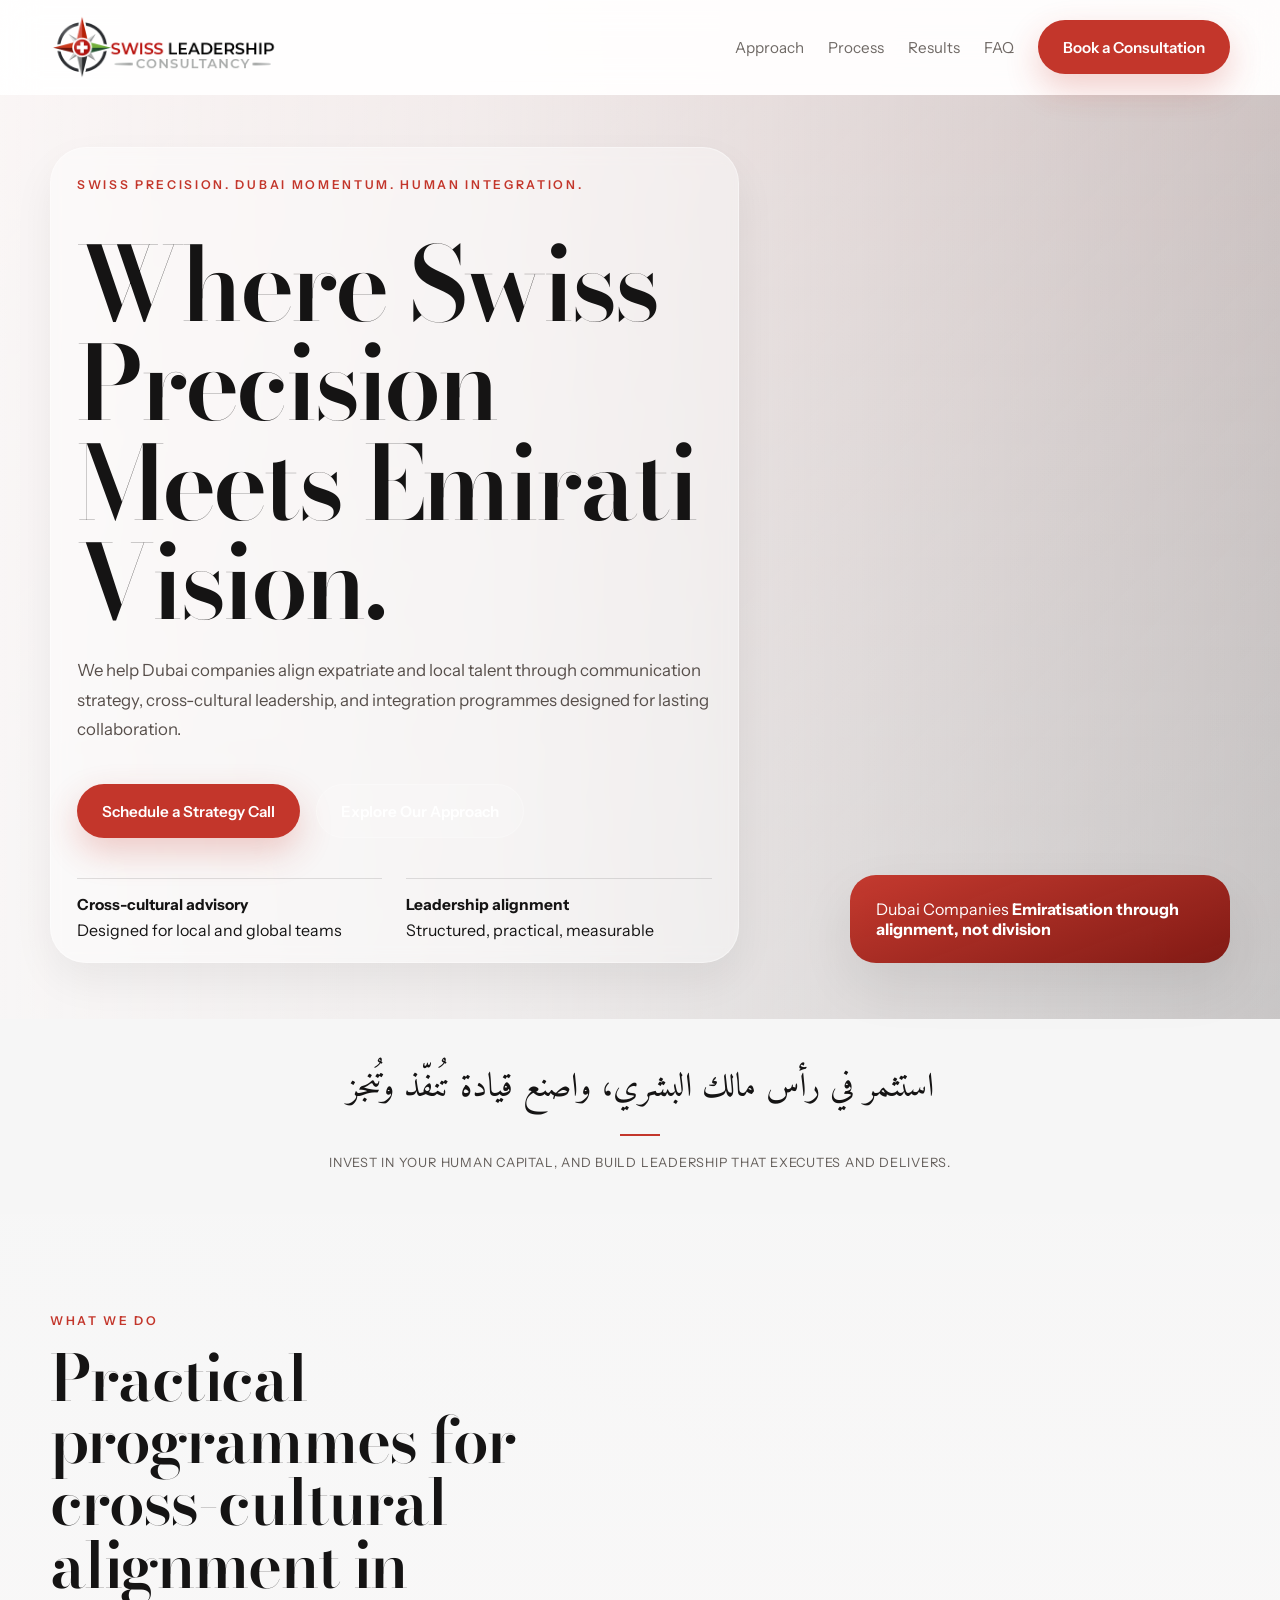
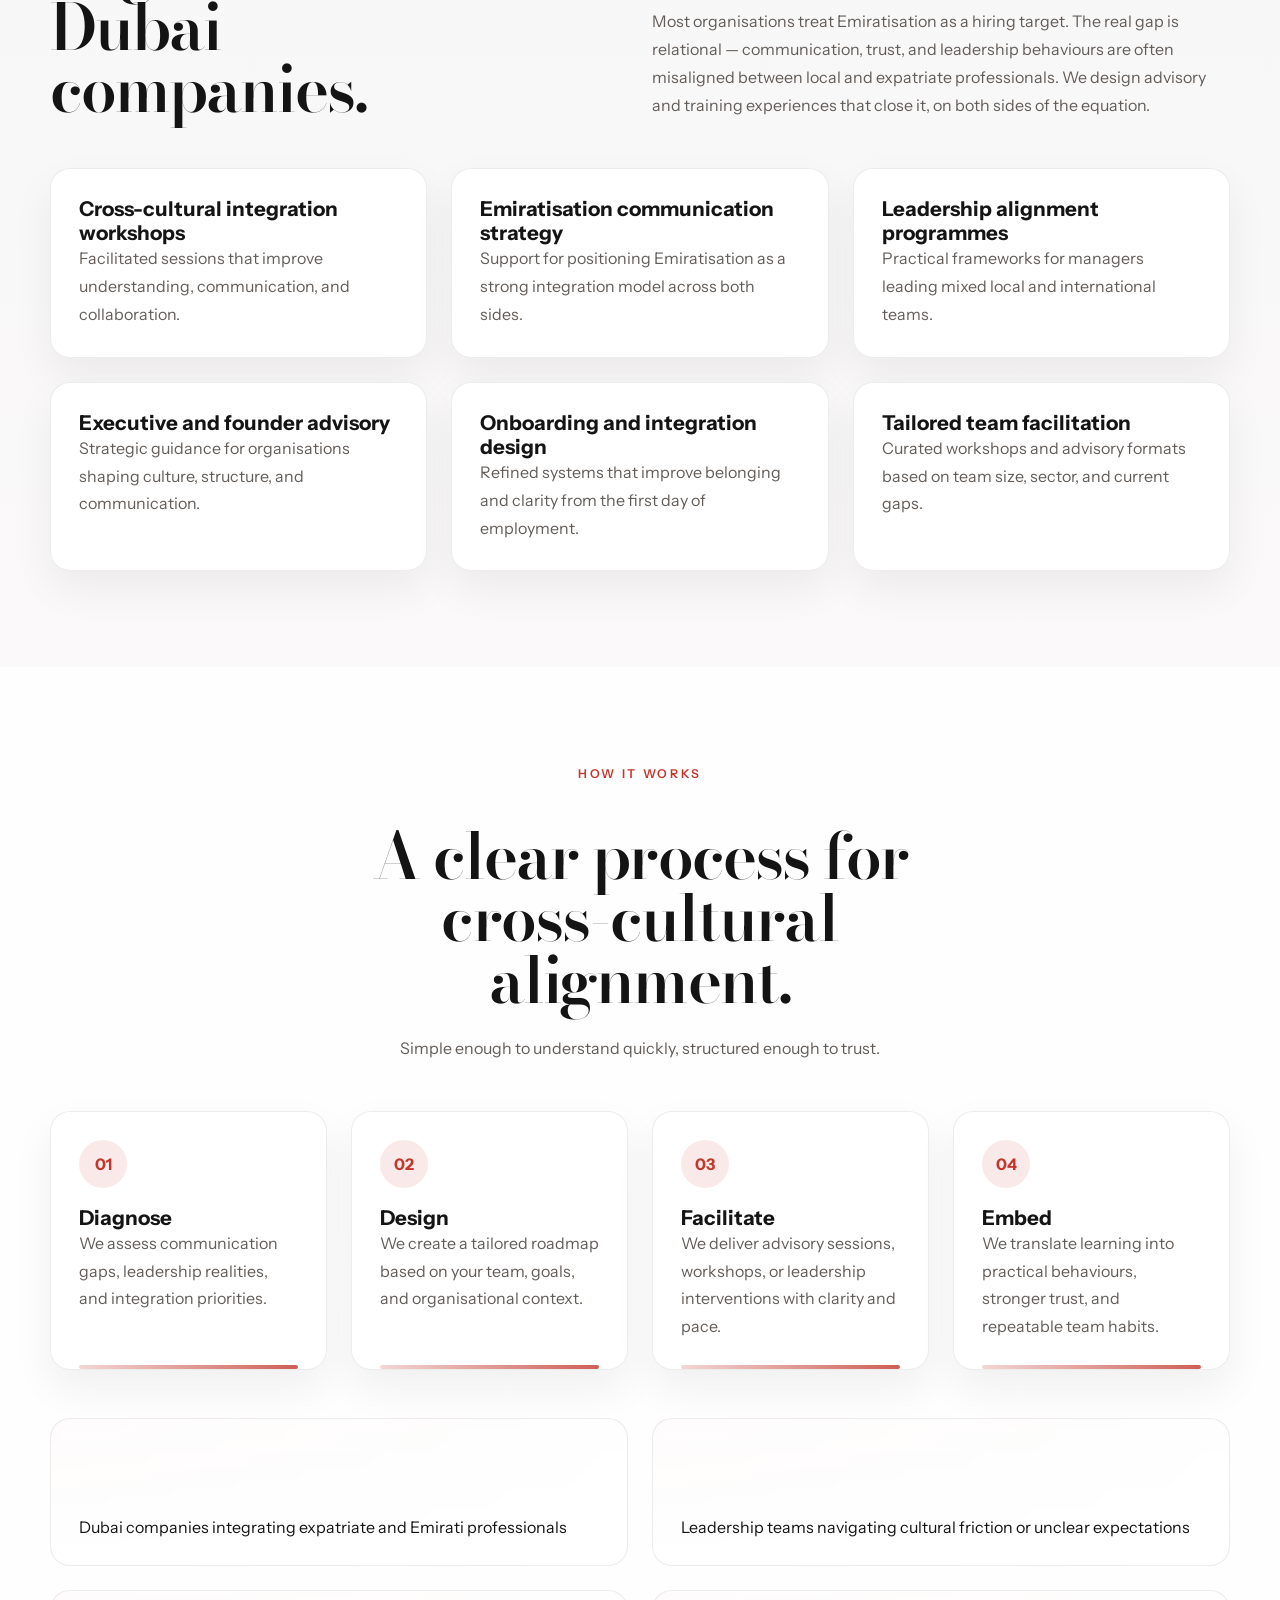
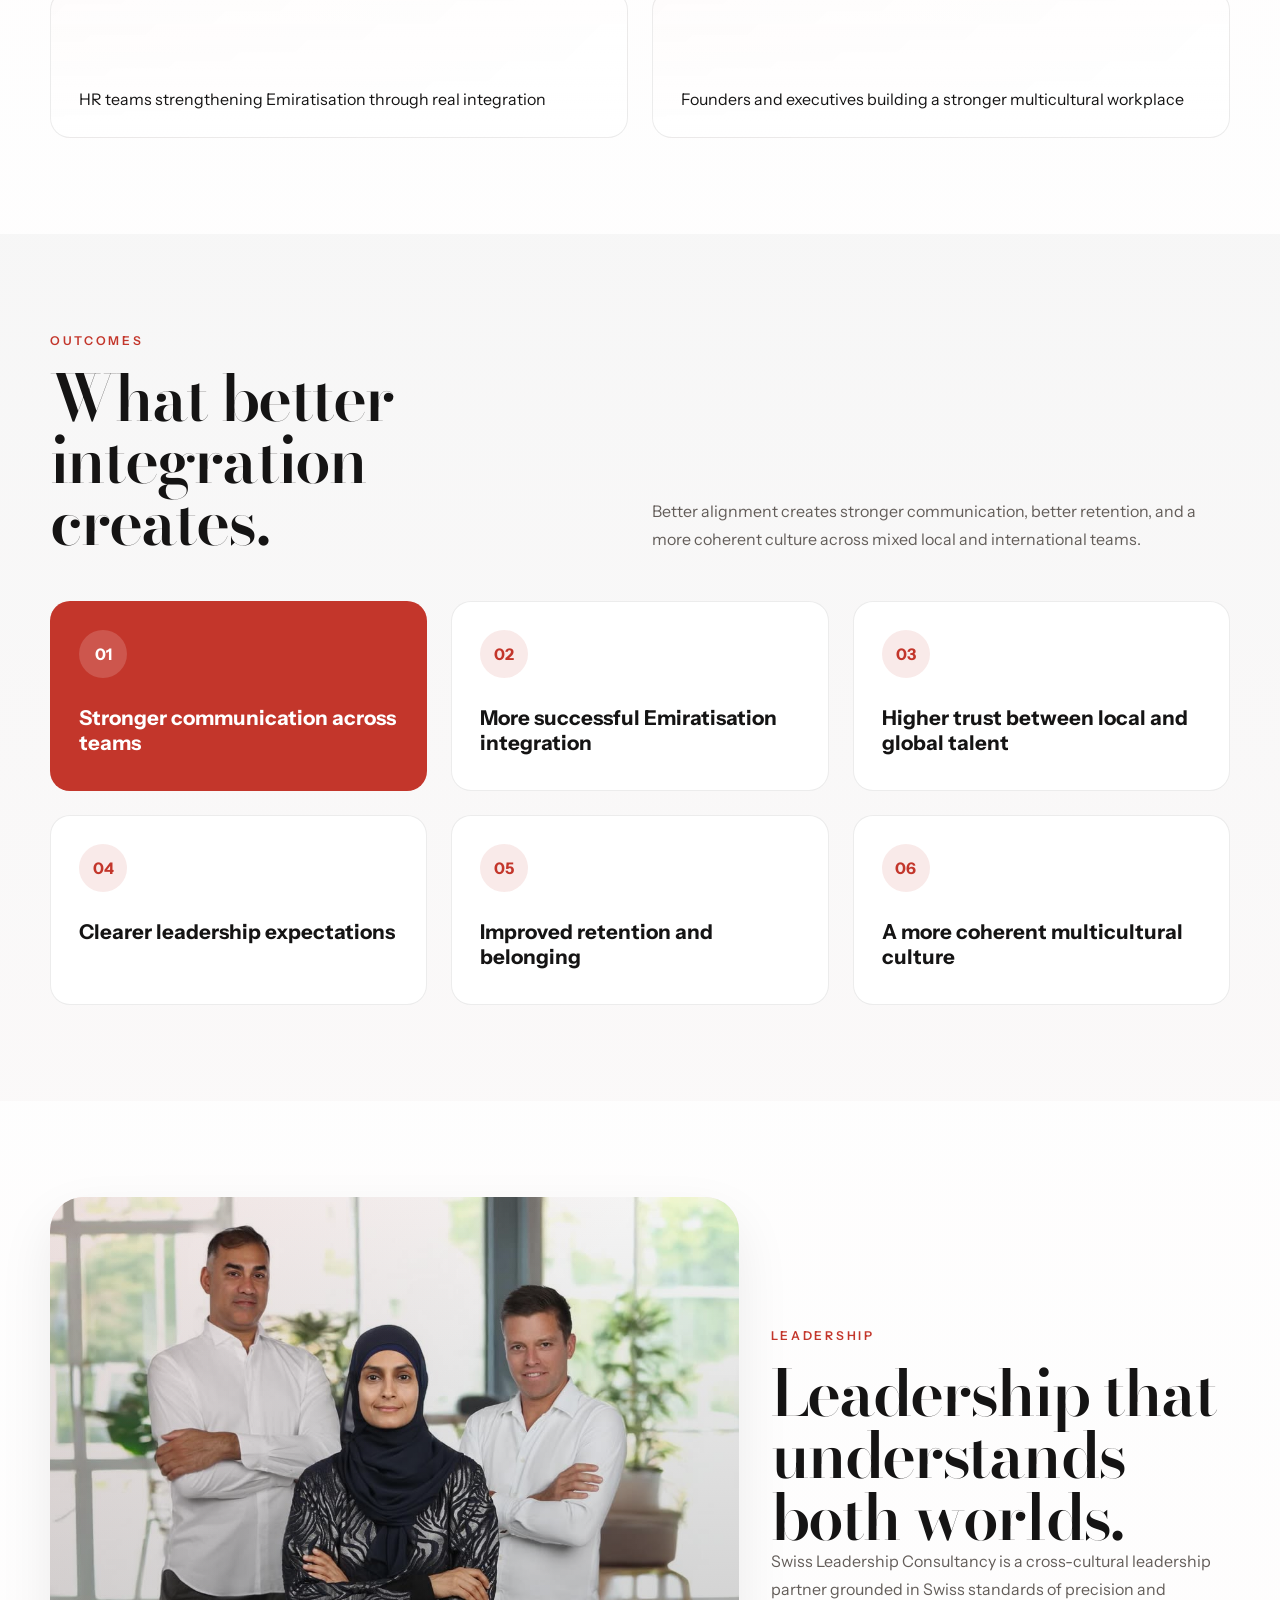
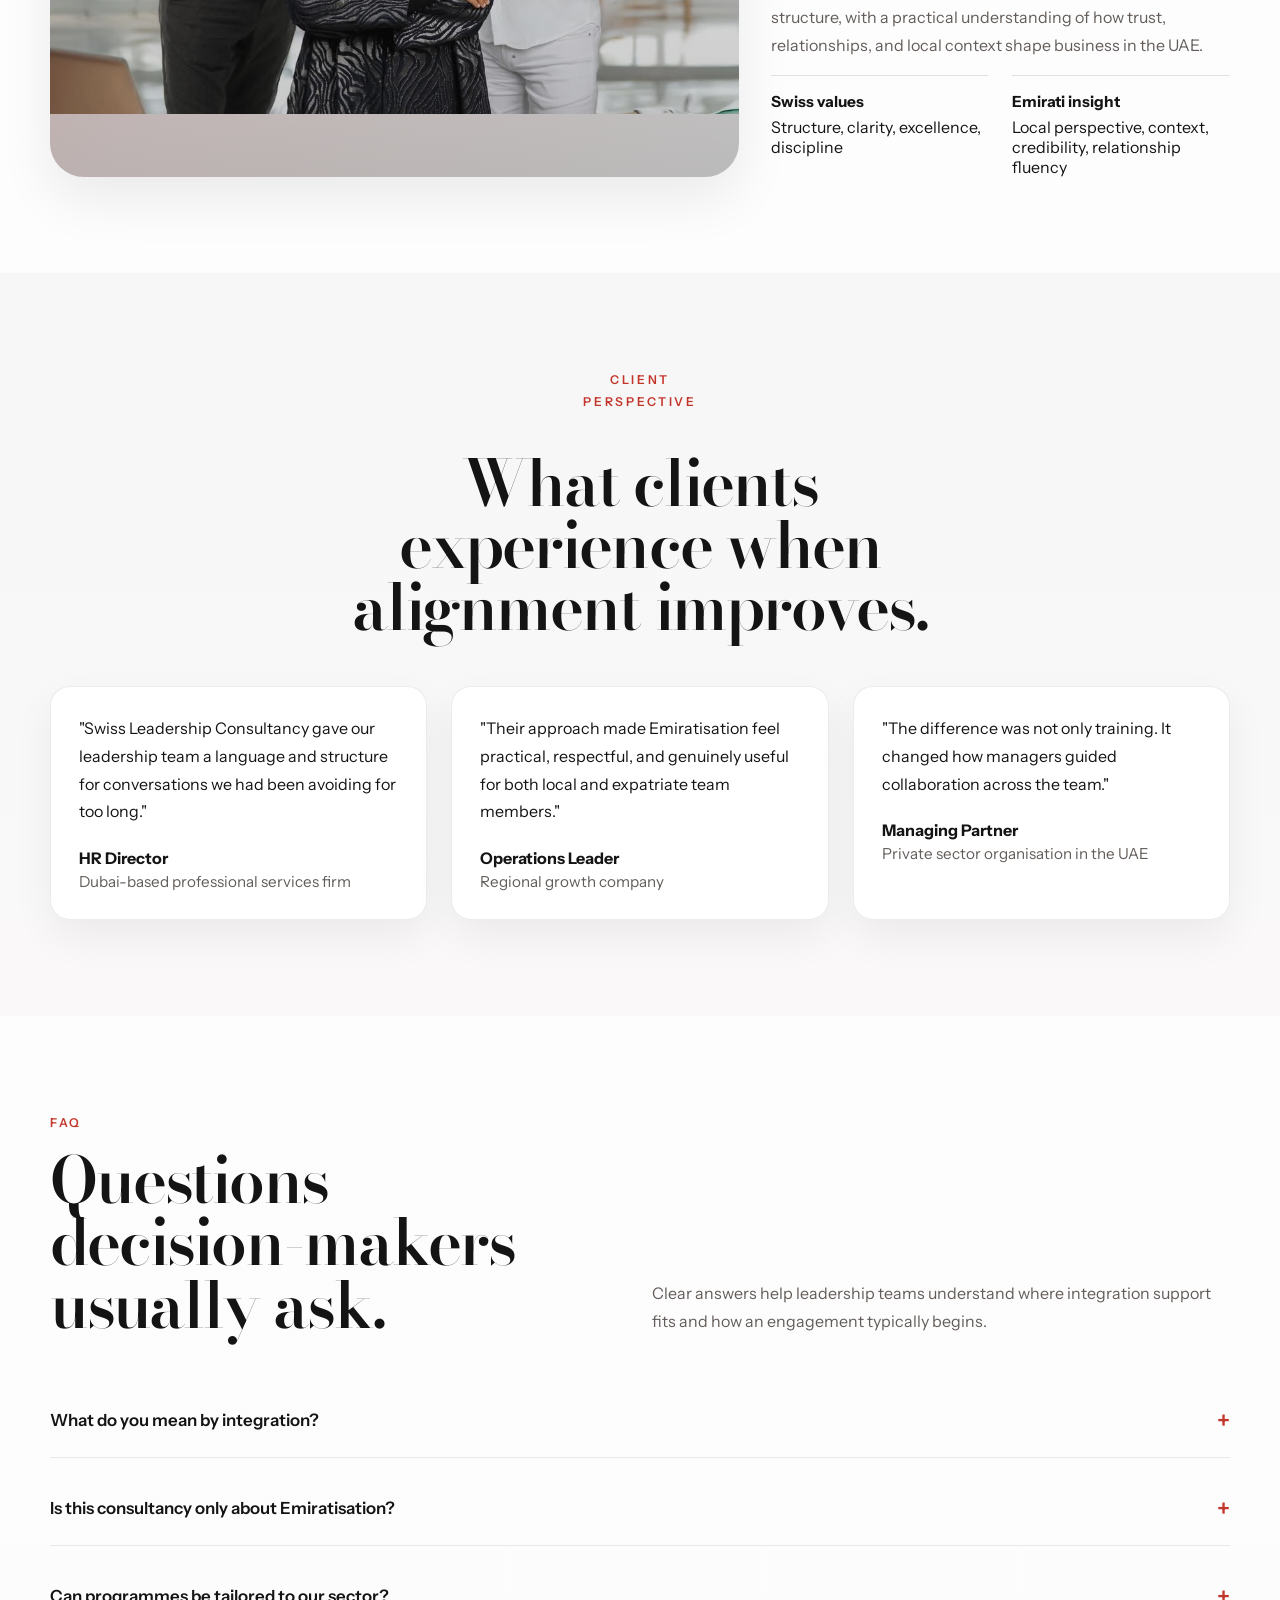
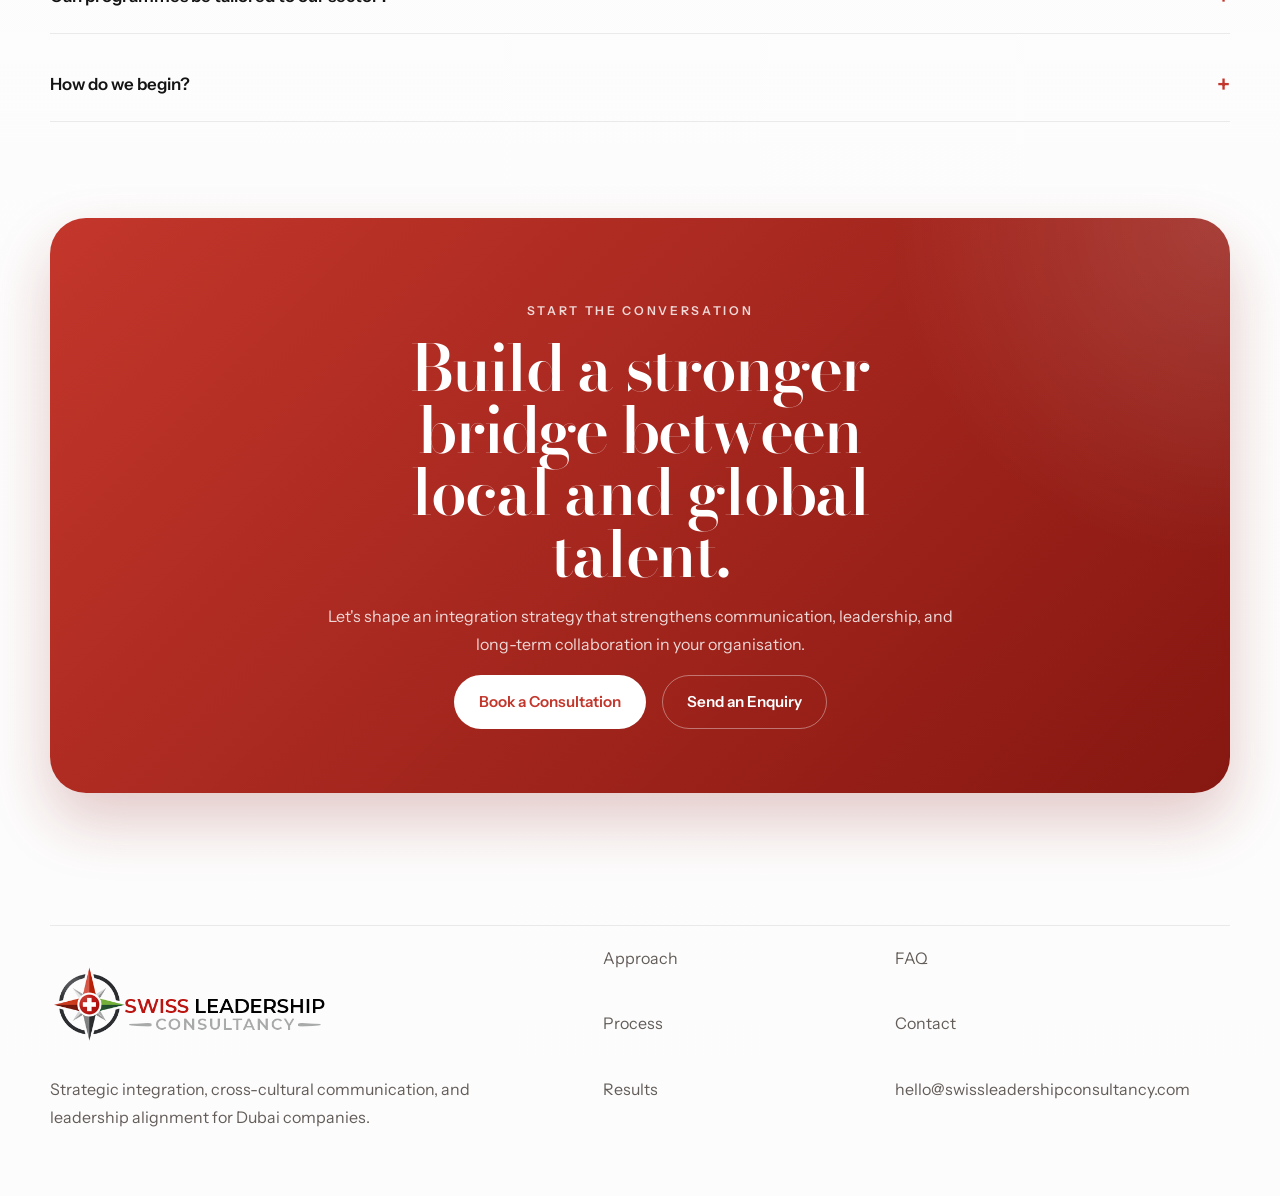
==== index_2.html @ b4f1a71f "Add v2 layout, FAQ fix, and project cleanup - index_2.html: shorter layout with Arabic quote section" ====
<!DOCTYPE html>
<html lang="en">

<head>
  <meta charset="UTF-8" />
  <meta name="viewport" content="width=device-width, initial-scale=1.0" />
  <title>Swiss Leadership Consultancy</title>
  <meta name="description"
    content="Swiss Leadership Consultancy helps Dubai companies strengthen integration between expatriate and Emirati talent through strategic communication, cultural alignment, and leadership advisory." />
  <link rel="preconnect" href="https://fonts.googleapis.com" />
  <link rel="preconnect" href="https://fonts.gstatic.com" crossorigin />
  <link
    href="https://fonts.googleapis.com/css2?family=Amiri:ital,wght@0,400;0,700;1,400&family=Bodoni+Moda:opsz,wght@6..96,500;6..96,600;6..96,700&family=Instrument+Sans:wght@400;500;600;700&display=swap"
    rel="stylesheet" />
  <link rel="stylesheet" href="styles.css" />
  <style>
    .arabic-quote-section {
      background: var(--color-surface);
      padding: 2.5rem 0;
      text-align: center;
    }

    .arabic-quote {
      font-family: 'Amiri', serif;
      font-size: clamp(1.35rem, 2.75vw, 2.1rem);
      color: var(--color-text);
      line-height: 1.75;
      margin: 0 0 1rem;
      font-weight: 400;
      border: none;
    }

    .arabic-quote__rule {
      width: 2.5rem;
      height: 2px;
      background: var(--color-primary);
      border: none;
      margin: 0 auto 1rem;
    }

    .arabic-quote__translation {
      font-family: 'Instrument Sans', sans-serif;
      font-size: 0.8rem;
      color: var(--color-muted);
      letter-spacing: 0.06em;
      text-transform: uppercase;
      margin: 0;
    }

    .audience-grid-inline {
      margin-top: 3rem;
    }
  </style>
</head>

<body>
  <div class="page-shell">
    <header class="site-header" data-header>
      <div class="container nav-shell">
        <a class="brand-mark" href="#top" aria-label="Swiss Leadership Consultancy home">
          <img class="brand-mark__logo" src="assets/logo.png" alt="Swiss Leadership Consultancy" width="511"
            height="200" />
        </a>

        <button class="nav-toggle" type="button" aria-expanded="false" aria-controls="site-nav"
          aria-label="Toggle navigation" data-nav-toggle>
          <span></span>
          <span></span>
        </button>

        <nav class="site-nav" id="site-nav" data-nav>
          <a href="#approach">Approach</a>
          <a href="#process">Process</a>
          <a href="#results">Results</a>
          <a href="#faq">FAQ</a>
          <a class="button button--primary nav-cta" href="#contact">Book a Consultation</a>
        </nav>
      </div>
    </header>

    <main id="top">

      <!-- 1. HERO -->
      <section class="hero section">
        <div class="hero-media">
          <div class="hero-media__video-shell">
            <video class="hero-media__video" autoplay muted loop playsinline>
              <source src="assets/hero-video.mp4" type="video/mp4" />
            </video>
          </div>
          <div class="hero-media__overlay"></div>
          <div class="hero-media__pattern"></div>
        </div>

        <div class="container hero-grid">
          <div class="hero-copy hero-copy--panel">
            <p class="eyebrow">Swiss precision. Dubai momentum. Human integration.</p>
            <h1>Where Swiss Precision Meets Emirati Vision.</h1>
            <p class="hero-copy__lead">
              We help Dubai companies align expatriate and local talent through
              communication strategy, cross-cultural leadership, and integration
              programmes designed for lasting collaboration.
            </p>
            <div class="hero-actions">
              <a class="button button--primary" href="#contact">Schedule a Strategy Call</a>
              <a class="button button--secondary" href="#approach">Explore Our Approach</a>
            </div>
            <div class="hero-trust">
              <div>
                <strong>Cross-cultural advisory</strong>
                <span>Designed for local and global teams</span>
              </div>
              <div>
                <strong>Leadership alignment</strong>
                <span>Structured, practical, measurable</span>
              </div>
            </div>
          </div>

          <div class="hero-visual" aria-label="Dubai companies alignment message">
            <div class="hero-visual__frame">
              <div class="hero-visual__card hero-visual__card--accent">
                <span>Dubai Companies</span>
                <strong>Emiratisation through alignment, not division</strong>
              </div>
            </div>
          </div>
        </div>
      </section>

      <!-- 2. ARABIC QUOTE -->
      <section class="arabic-quote-section">
        <div class="container">
          <blockquote class="arabic-quote" lang="ar" dir="rtl">
            استثمر في رأس مالك البشري، واصنع قيادة تُنفّذ وتُنجز
          </blockquote>
          <hr class="arabic-quote__rule" />
          <p class="arabic-quote__translation">
            Invest in your human capital, and build leadership that executes and delivers.
          </p>
        </div>
      </section>

      <!-- 3. APPROACH + SERVICES (condensed from original sections 3–6) -->
      <section class="section section--soft" id="approach">
        <div class="container split-intro">
          <div>
            <p class="eyebrow">What we do</p>
            <h2>Practical programmes for cross-cultural alignment in Dubai companies.</h2>
          </div>
          <p class="section-intro">
            Most organisations treat Emiratisation as a hiring target. The real gap is
            relational — communication, trust, and leadership behaviours are often misaligned
            between local and expatriate professionals. We design advisory and training
            experiences that close it, on both sides of the equation.
          </p>
        </div>

        <div class="container card-grid card-grid--three">
          <article class="service-card">
            <h3>Cross-cultural integration workshops</h3>
            <p>Facilitated sessions that improve understanding, communication, and collaboration.</p>
          </article>
          <article class="service-card">
            <h3>Emiratisation communication strategy</h3>
            <p>Support for positioning Emiratisation as a strong integration model across both sides.</p>
          </article>
          <article class="service-card">
            <h3>Leadership alignment programmes</h3>
            <p>Practical frameworks for managers leading mixed local and international teams.</p>
          </article>
          <article class="service-card">
            <h3>Executive and founder advisory</h3>
            <p>Strategic guidance for organisations shaping culture, structure, and communication.</p>
          </article>
          <article class="service-card">
            <h3>Onboarding and integration design</h3>
            <p>Refined systems that improve belonging and clarity from the first day of employment.</p>
          </article>
          <article class="service-card">
            <h3>Tailored team facilitation</h3>
            <p>Curated workshops and advisory formats based on team size, sector, and current gaps.</p>
          </article>
        </div>
      </section>

      <!-- 4. PROCESS + WHO IT'S FOR (condensed from original sections 7–8) -->
      <section class="section" id="process">
        <div class="container centered-intro">
          <p class="eyebrow">How it works</p>
          <h2>A clear process for cross-cultural alignment.</h2>
          <p>Simple enough to understand quickly, structured enough to trust.</p>
        </div>

        <div class="container process-grid">
          <article class="process-step">
            <span>01</span>
            <h3>Diagnose</h3>
            <p>We assess communication gaps, leadership realities, and integration priorities.</p>
          </article>
          <article class="process-step">
            <span>02</span>
            <h3>Design</h3>
            <p>We create a tailored roadmap based on your team, goals, and organisational context.</p>
          </article>
          <article class="process-step">
            <span>03</span>
            <h3>Facilitate</h3>
            <p>We deliver advisory sessions, workshops, or leadership interventions with clarity and pace.</p>
          </article>
          <article class="process-step">
            <span>04</span>
            <h3>Embed</h3>
            <p>We translate learning into practical behaviours, stronger trust, and repeatable team habits.</p>
          </article>
        </div>

        <div class="container audience-grid audience-grid-inline">
          <div class="audience-card">Dubai companies integrating expatriate and Emirati professionals</div>
          <div class="audience-card">Leadership teams navigating cultural friction or unclear expectations</div>
          <div class="audience-card">HR teams strengthening Emiratisation through real integration</div>
          <div class="audience-card">Founders and executives building a stronger multicultural workplace</div>
        </div>
      </section>

      <!-- 5. RESULTS (unchanged) -->
      <section class="section section--soft" id="results">
        <div class="container split-intro">
          <div>
            <p class="eyebrow">Outcomes</p>
            <h2>What better integration creates.</h2>
          </div>
          <p class="section-intro">
            Better alignment creates stronger communication, better retention, and
            a more coherent culture across mixed local and international teams.
          </p>
        </div>

        <div class="container results-grid">
          <article class="result-card result-card--highlight">
            <strong>01</strong>
            <h3>Stronger communication across teams</h3>
          </article>
          <article class="result-card">
            <strong>02</strong>
            <h3>More successful Emiratisation integration</h3>
          </article>
          <article class="result-card">
            <strong>03</strong>
            <h3>Higher trust between local and global talent</h3>
          </article>
          <article class="result-card">
            <strong>04</strong>
            <h3>Clearer leadership expectations</h3>
          </article>
          <article class="result-card">
            <strong>05</strong>
            <h3>Improved retention and belonging</h3>
          </article>
          <article class="result-card">
            <strong>06</strong>
            <h3>A more coherent multicultural culture</h3>
          </article>
        </div>
      </section>

      <!-- 6. TEAM (unchanged) -->
      <section class="section team-section">
        <div class="container team-layout">
          <div class="team-visual">
            <div class="team-visual__portrait">
              <img class="team-visual__image" src="assets/team.jpg"
                alt="Swiss Leadership Consultancy founders and leadership team" width="1080" height="810" />
            </div>
          </div>
          <div class="team-copy">
            <p class="eyebrow">Leadership</p>
            <h2>Leadership that understands both worlds.</h2>
            <p>
              Swiss Leadership Consultancy is a cross-cultural leadership partner
              grounded in Swiss standards of precision and structure, with a practical
              understanding of how trust, relationships, and local context shape business in the UAE.
            </p>
            <div class="team-highlights">
              <div>
                <strong>Swiss values</strong>
                <span>Structure, clarity, excellence, discipline</span>
              </div>
              <div>
                <strong>Emirati insight</strong>
                <span>Local perspective, context, credibility, relationship fluency</span>
              </div>
            </div>
          </div>
        </div>
      </section>

      <!-- 7. TESTIMONIALS (unchanged) -->
      <section class="section section--soft">
        <div class="container centered-intro">
          <p class="eyebrow">Client perspective</p>
          <h2>What clients experience when alignment improves.</h2>
        </div>

        <div class="container testimonial-grid">
          <article class="testimonial-card">
            <p>
              "Swiss Leadership Consultancy gave our leadership team a language and
              structure for conversations we had been avoiding for too long."
            </p>
            <strong>HR Director</strong>
            <span>Dubai-based professional services firm</span>
          </article>
          <article class="testimonial-card">
            <p>
              "Their approach made Emiratisation feel practical, respectful, and
              genuinely useful for both local and expatriate team members."
            </p>
            <strong>Operations Leader</strong>
            <span>Regional growth company</span>
          </article>
          <article class="testimonial-card">
            <p>
              "The difference was not only training. It changed how managers guided
              collaboration across the team."
            </p>
            <strong>Managing Partner</strong>
            <span>Private sector organisation in the UAE</span>
          </article>
        </div>
      </section>

      <!-- 8. FAQ (unchanged) -->
      <section class="section faq-section" id="faq">
        <div class="container split-intro">
          <div>
            <p class="eyebrow">FAQ</p>
            <h2>Questions decision-makers usually ask.</h2>
          </div>
          <p class="section-intro">
            Clear answers help leadership teams understand where integration support
            fits and how an engagement typically begins.
          </p>
        </div>

        <div class="container faq-list" data-faq-list>
          <article class="faq-item">
            <button class="faq-question" type="button" aria-expanded="false">
              What do you mean by integration?
            </button>
            <div class="faq-answer">
              <p>
                Integration means building the communication, trust, and leadership
                conditions that help expatriate and Emirati professionals work well together.
              </p>
            </div>
          </article>
          <article class="faq-item">
            <button class="faq-question" type="button" aria-expanded="false">
              Is this consultancy only about Emiratisation?
            </button>
            <div class="faq-answer">
              <p>
                Emiratisation is an important keyword and business context, but our
                approach focuses on both local and expatriate sides of the equation.
              </p>
            </div>
          </article>
          <article class="faq-item">
            <button class="faq-question" type="button" aria-expanded="false">
              Can programmes be tailored to our sector?
            </button>
            <div class="faq-answer">
              <p>
                Yes. The offer is designed to be adapted by industry, team size,
                leadership level, and current organisational maturity.
              </p>
            </div>
          </article>
          <article class="faq-item">
            <button class="faq-question" type="button" aria-expanded="false">
              How do we begin?
            </button>
            <div class="faq-answer">
              <p>
                Usually with a strategy call to understand your company context,
                challenges, and what level of intervention is needed first.
              </p>
            </div>
          </article>
        </div>
      </section>

      <!-- 9. CTA / CONTACT (unchanged) -->
      <section class="section cta-section" id="contact">
        <div class="container cta-panel">
          <p class="eyebrow eyebrow--light">Start the conversation</p>
          <h2>Build a stronger bridge between local and global talent.</h2>
          <p>
            Let's shape an integration strategy that strengthens communication,
            leadership, and long-term collaboration in your organisation.
          </p>
          <div class="hero-actions hero-actions--center">
            <a class="button button--light" href="mailto:hello@swissleadershipconsultancy.com">Book a Consultation</a>
            <a class="button button--ghost" href="mailto:hello@swissleadershipconsultancy.com">Send an Enquiry</a>
          </div>
        </div>
      </section>

    </main>

    <footer class="site-footer">
      <div class="container footer-grid">
        <div>
          <a class="brand-mark brand-mark--footer" href="#top">
            <img class="brand-mark__logo brand-mark__logo--footer" src="assets/logo.png"
              alt="Swiss Leadership Consultancy" width="511" height="200" />
          </a>
          <p class="footer-note">
            Strategic integration, cross-cultural communication, and leadership
            alignment for Dubai companies.
          </p>
        </div>
        <div class="footer-links">
          <a href="#approach">Approach</a>
          <a href="#process">Process</a>
          <a href="#results">Results</a>
        </div>
        <div class="footer-links">
          <a href="#faq">FAQ</a>
          <a href="#contact">Contact</a>
          <a href="mailto:hello@swissleadershipconsultancy.com">hello@swissleadershipconsultancy.com</a>
        </div>
      </div>
    </footer>
  </div>

  <script src="script.js"></script>
</body>

</html>
---- styles.css ----
:root {
  --color-bg: #ffffff;
  --color-surface: #f6f6f6;
  --color-primary: #c3362b;
  --color-text: #151414;
  --color-muted: #635d59;
  --color-border: rgba(21, 20, 20, 0.1);
  --color-overlay: rgba(16, 16, 16, 0.42);
  --shadow-soft: 0 22px 54px rgba(18, 16, 16, 0.08);
  --shadow-card: 0 18px 42px rgba(18, 16, 16, 0.06);
  --radius-xl: 36px;
  --radius-lg: 26px;
  --radius-md: 20px;
  --radius-sm: 14px;
  --container: 1180px;
  --space-1: 8px;
  --space-2: 16px;
  --space-3: 24px;
  --space-4: 32px;
  --space-5: 48px;
  --space-6: 72px;
  --space-7: 96px;
}

*,
*::before,
*::after {
  box-sizing: border-box;
}

html {
  scroll-behavior: smooth;
}

body {
  margin: 0;
  font-family: "Instrument Sans", sans-serif;
  color: var(--color-text);
  background:
    radial-gradient(circle at top right, rgba(195, 54, 43, 0.07), transparent 22%),
    linear-gradient(180deg, #ffffff 0%, #fdfcfc 100%);
}

img,
video {
  display: block;
  max-width: 100%;
}

a {
  color: inherit;
  text-decoration: none;
}

button,
input,
textarea,
select {
  font: inherit;
}

.page-shell {
  overflow: clip;
}

.container {
  width: min(calc(100% - 40px), var(--container));
  margin: 0 auto;
}

.section {
  padding: var(--space-7) 0;
}

.section--soft {
  background: linear-gradient(180deg, rgba(246, 246, 246, 0.92), rgba(250, 248, 248, 0.86));
}

.section--contrast {
  color: #ffffff;
  background:
    linear-gradient(135deg, rgba(195, 54, 43, 0.98), rgba(126, 19, 13, 0.98)),
    #c3362b;
}

.eyebrow {
  margin: 0 0 var(--space-2);
  font-size: 0.76rem;
  font-weight: 600;
  letter-spacing: 0.22em;
  text-transform: uppercase;
  color: var(--color-primary);
}

.eyebrow--light {
  color: rgba(255, 255, 255, 0.76);
}

h1,
h2,
h3 {
  margin: 0;
}

h1,
h2 {
  font-family: "Bodoni Moda", serif;
  font-weight: 600;
  letter-spacing: -0.03em;
  line-height: 0.97;
}

h1 {
  font-size: clamp(3.65rem, 8vw, 6.4rem);
  max-width: 10ch;
}

h2 {
  font-size: clamp(2.5rem, 5vw, 4.2rem);
  max-width: 12ch;
}

h3 {
  font-size: 1.28rem;
  line-height: 1.18;
}

p {
  margin: 0;
  color: var(--color-muted);
  line-height: 1.74;
}

.site-header {
  position: sticky;
  top: 0;
  z-index: 50;
  backdrop-filter: blur(18px);
  background: rgba(255, 255, 255, 0.8);
  border-bottom: 1px solid transparent;
  transition: border-color 180ms ease, background 180ms ease, box-shadow 180ms ease;
}

.site-header.is-scrolled {
  border-color: var(--color-border);
  box-shadow: 0 12px 32px rgba(17, 17, 17, 0.04);
}

.nav-shell {
  display: flex;
  align-items: center;
  justify-content: space-between;
  min-height: 94px;
  gap: var(--space-3);
}

.brand-mark {
  display: inline-flex;
  align-items: center;
  flex: 0 0 auto;
}

.brand-mark__logo {
  width: clamp(188px, 18vw, 268px);
  height: auto;
  object-fit: contain;
}

.brand-mark__logo--footer {
  width: clamp(200px, 22vw, 290px);
}

.site-nav {
  display: flex;
  align-items: center;
  gap: var(--space-3);
}

.site-nav a:not(.button) {
  font-size: 0.95rem;
  color: #6f6965;
}

.nav-toggle {
  display: none;
  border: 0;
  background: transparent;
  padding: 0;
}

.nav-toggle span {
  display: block;
  width: 24px;
  height: 2px;
  margin: 5px 0;
  background: var(--color-text);
}

.button {
  display: inline-flex;
  align-items: center;
  justify-content: center;
  min-height: 54px;
  padding: 0 24px;
  border-radius: 999px;
  border: 1px solid transparent;
  font-size: 0.95rem;
  font-weight: 600;
  transition: transform 180ms ease, box-shadow 180ms ease, background-color 180ms ease;
}

.button:hover {
  transform: translateY(-2px);
}

.button--primary {
  background: var(--color-primary);
  color: #ffffff;
  box-shadow: 0 14px 34px rgba(195, 54, 43, 0.24);
}

.button--secondary {
  border-color: rgba(255, 255, 255, 0.25);
  background: rgba(255, 255, 255, 0.12);
  color: #ffffff;
}

.button--light {
  background: #ffffff;
  color: var(--color-primary);
}

.button--ghost {
  border-color: rgba(255, 255, 255, 0.38);
  color: #ffffff;
}

.hero {
  position: relative;
  padding-top: 52px;
  padding-bottom: 56px;
  min-height: 0;
  display: grid;
  align-items: center;
}

.hero-media {
  position: absolute;
  inset: 0;
  overflow: hidden;
}

.hero-media__video-shell {
  position: absolute;
  inset: 0;
  background:
    linear-gradient(135deg, rgba(195, 54, 43, 0.22), rgba(12, 12, 12, 0.08)),
    linear-gradient(135deg, rgba(248, 244, 244, 0.96), rgba(240, 235, 235, 0.82));
}

.hero-media__video {
  width: 100%;
  height: 100%;
  object-fit: cover;
}

.hero-media__overlay {
  position: absolute;
  inset: 0;
  background:
    linear-gradient(90deg, rgba(255, 255, 255, 0.86) 0%, rgba(255, 255, 255, 0.72) 38%, rgba(255, 255, 255, 0.24) 100%),
    linear-gradient(180deg, rgba(255, 255, 255, 0.02), rgba(255, 255, 255, 0.18)),
    linear-gradient(135deg, rgba(21, 20, 20, 0.08), rgba(21, 20, 20, 0.28));
}

.hero-media__pattern {
  position: absolute;
  inset: auto auto 52px 5%;
  width: 220px;
  height: 220px;
  background-image:
    linear-gradient(rgba(21, 20, 20, 0.06) 1px, transparent 1px),
    linear-gradient(90deg, rgba(21, 20, 20, 0.06) 1px, transparent 1px);
  background-size: 24px 24px;
  mask-image: linear-gradient(180deg, rgba(0, 0, 0, 0.85), transparent);
}

.hero-grid,
.team-layout,
.comparison-layout {
  position: relative;
  z-index: 1;
  display: grid;
  grid-template-columns: minmax(0, 1.08fr) minmax(320px, 0.72fr);
  gap: 32px;
  align-items: end;
}

.hero-copy {
  display: grid;
  gap: var(--space-3);
}

.hero-copy--panel {
  max-width: 720px;
  padding: 26px 26px 22px;
  border-radius: var(--radius-xl);
  background: rgba(255, 255, 255, 0.42);
  backdrop-filter: blur(8px);
  border: 1px solid rgba(255, 255, 255, 0.38);
  box-shadow: var(--shadow-card);
}

.hero-copy__lead {
  max-width: 58ch;
  font-size: 1.05rem;
  color: #574f4b;
}

.hero-actions {
  display: flex;
  flex-wrap: wrap;
  gap: var(--space-2);
  padding-top: var(--space-2);
}

.hero-actions--center {
  justify-content: center;
}

.hero-trust,
.team-highlights {
  display: grid;
  grid-template-columns: repeat(2, minmax(0, 1fr));
  gap: var(--space-3);
  padding-top: var(--space-2);
}

.hero-trust div,
.team-highlights div {
  padding-top: var(--space-2);
  border-top: 1px solid rgba(21, 20, 20, 0.12);
}

.hero-trust strong,
.team-highlights strong {
  display: block;
  margin-bottom: 6px;
  font-size: 0.96rem;
}

.hero-visual {
  position: relative;
}

.hero-visual__frame {
  position: relative;
  min-height: 220px;
}

.hero-visual__frame::before {
  content: none;
}

.hero-visual__image-wrap {
  position: absolute;
  inset: 0;
}

.hero-visual__image-wrap::after {
  content: "";
  position: absolute;
  inset: 0;
  background:
    linear-gradient(180deg, rgba(17, 17, 17, 0.02), rgba(17, 17, 17, 0.2)),
    linear-gradient(135deg, rgba(195, 54, 43, 0.05), transparent 48%);
}

.hero-visual__image {
  width: 100%;
  height: 100%;
  object-fit: cover;
  object-position: center 24%;
}

.hero-visual__card {
  position: absolute;
  z-index: 2;
  border-radius: var(--radius-lg);
  box-shadow: var(--shadow-soft);
}

.hero-visual__card--accent {
  left: 0;
  right: 0;
  bottom: 0;
  width: min(380px, 100%);
  margin-left: auto;
  padding: 24px 26px;
  color: #ffffff;
  background:
    linear-gradient(160deg, rgba(195, 54, 43, 0.98), rgba(126, 19, 13, 0.96));
}

.trust-strip {
  border-block: 1px solid rgba(21, 20, 20, 0.08);
  background: rgba(246, 246, 246, 0.74);
}

.trust-strip__inner {
  display: flex;
  justify-content: space-between;
  align-items: center;
  gap: var(--space-4);
  min-height: 92px;
}

.trust-strip__items {
  display: flex;
  flex-wrap: wrap;
  justify-content: flex-end;
  gap: 14px;
}

.trust-strip__items span {
  padding: 10px 16px;
  border-radius: 999px;
  background: rgba(255, 255, 255, 0.92);
  border: 1px solid rgba(21, 20, 20, 0.08);
  color: var(--color-muted);
  font-size: 0.92rem;
}

.split-intro,
.centered-intro {
  display: grid;
  gap: var(--space-3);
  margin-bottom: var(--space-5);
}

.split-intro {
  grid-template-columns: 1fr 1fr;
  align-items: end;
}

.centered-intro {
  justify-items: center;
  text-align: center;
}

.centered-intro h2,
.centered-intro p {
  max-width: 16ch;
}

.centered-intro p:last-child {
  max-width: 62ch;
}

.section-intro {
  max-width: 60ch;
  justify-self: end;
}

.card-grid,
.promise-grid,
.process-grid,
.results-grid,
.testimonial-grid,
.audience-grid {
  display: grid;
  gap: var(--space-3);
}

.card-grid--three,
.promise-grid,
.testimonial-grid {
  grid-template-columns: repeat(3, minmax(0, 1fr));
}

.info-card,
.service-card,
.pillar-card,
.result-card,
.testimonial-card,
.audience-card,
.process-step {
  border-radius: var(--radius-md);
  border: 1px solid rgba(21, 20, 20, 0.08);
  background: rgba(255, 255, 255, 0.92);
  padding: 28px;
}

.service-card,
.process-step,
.testimonial-card {
  box-shadow: var(--shadow-card);
}

.card-index,
.process-step span,
.result-card strong {
  display: inline-flex;
  align-items: center;
  justify-content: center;
  width: 48px;
  height: 48px;
  margin-bottom: 18px;
  border-radius: 50%;
  background: rgba(195, 54, 43, 0.1);
  color: var(--color-primary);
  font-weight: 700;
}

.pillar-card {
  min-height: 220px;
  background:
    linear-gradient(180deg, rgba(255, 255, 255, 0.98), rgba(246, 246, 246, 0.98));
}

.comparison-copy p,
.comparison-table li {
  color: rgba(255, 255, 255, 0.82);
}

.comparison-table {
  display: grid;
  grid-template-columns: repeat(2, minmax(0, 1fr));
  gap: var(--space-3);
}

.comparison-table__column {
  padding: 28px;
  border-radius: var(--radius-lg);
  background: rgba(255, 255, 255, 0.08);
  border: 1px solid rgba(255, 255, 255, 0.12);
}

.comparison-table__column--accent {
  background: rgba(255, 255, 255, 0.16);
}

.comparison-table ul {
  margin: 18px 0 0;
  padding-left: 18px;
}

.comparison-table li + li {
  margin-top: 12px;
}

.process-grid {
  grid-template-columns: repeat(4, minmax(0, 1fr));
}

.process-step {
  position: relative;
  overflow: hidden;
}

.process-step::after {
  content: "";
  position: absolute;
  inset: auto 28px 0;
  height: 4px;
  border-radius: 999px;
  background: linear-gradient(90deg, rgba(195, 54, 43, 0.2), rgba(195, 54, 43, 0.8));
}

.audience-grid {
  grid-template-columns: repeat(2, minmax(0, 1fr));
}

.audience-card {
  min-height: 148px;
  display: flex;
  align-items: end;
  background:
    linear-gradient(180deg, rgba(255, 255, 255, 0.68), rgba(255, 255, 255, 1)),
    linear-gradient(135deg, rgba(195, 54, 43, 0.05), rgba(17, 17, 17, 0));
}

.results-grid {
  grid-template-columns: repeat(3, minmax(0, 1fr));
}

.result-card {
  min-height: 190px;
  display: grid;
  align-content: start;
  gap: 10px;
}

.result-card--highlight {
  background: var(--color-primary);
  color: #ffffff;
  border-color: transparent;
}

.result-card--highlight h3,
.result-card--highlight strong {
  color: #ffffff;
}

.result-card--highlight strong {
  background: rgba(255, 255, 255, 0.16);
}

.team-visual__portrait {
  position: relative;
  min-height: 580px;
  border-radius: 34px;
  overflow: hidden;
  box-shadow: var(--shadow-soft);
  background:
    linear-gradient(135deg, rgba(195, 54, 43, 0.18), rgba(17, 17, 17, 0.06));
}

.team-visual__portrait::after {
  content: "";
  position: absolute;
  inset: 0;
  background:
    linear-gradient(180deg, rgba(17, 17, 17, 0.04), rgba(17, 17, 17, 0.24)),
    linear-gradient(135deg, rgba(195, 54, 43, 0.1), transparent 48%);
}

.team-visual__image {
  width: 100%;
  height: 100%;
  object-fit: cover;
  object-position: center 28%;
}

.testimonial-grid {
  grid-template-columns: repeat(3, minmax(0, 1fr));
}

.testimonial-card p {
  margin-bottom: 22px;
  color: var(--color-text);
}

.testimonial-card strong,
.testimonial-card span {
  display: block;
}

.testimonial-card span {
  margin-top: 4px;
  color: var(--color-muted);
  font-size: 0.95rem;
}

.faq-list {
  display: grid;
  gap: 14px;
}

.faq-item {
  border-bottom: 1px solid rgba(21, 20, 20, 0.08);
}

.faq-question {
  width: 100%;
  padding: 22px 0;
  border: 0;
  display: flex;
  align-items: center;
  justify-content: space-between;
  background: transparent;
  text-align: left;
  font-size: 1.05rem;
  font-weight: 600;
  color: var(--color-text);
}

.faq-question::after {
  content: "+";
  font-size: 1.5rem;
  color: var(--color-primary);
}

.faq-question[aria-expanded="true"]::after {
  content: "−";
}

.faq-answer {
  overflow: hidden;
  max-height: 0;
  transition: max-height 280ms ease;
}

.faq-answer p {
  padding: 0 0 20px;
}

.faq-item.is-open .faq-answer {
  max-height: 400px;
}

.cta-section {
  padding-top: 0;
}

.cta-panel {
  padding: clamp(36px, 6vw, 64px);
  text-align: center;
  border-radius: 36px;
  color: #ffffff;
  background:
    radial-gradient(circle at top right, rgba(255, 255, 255, 0.14), transparent 26%),
    linear-gradient(135deg, rgba(195, 54, 43, 1), rgba(134, 23, 17, 1));
  box-shadow: 0 28px 60px rgba(130, 25, 18, 0.22);
}

.cta-panel h2,
.cta-panel p {
  max-width: 13ch;
  margin-inline: auto;
}

.cta-panel p {
  max-width: 60ch;
  margin-top: 18px;
  color: rgba(255, 255, 255, 0.82);
}

.site-footer {
  padding: 36px 0 64px;
}

.footer-grid {
  display: grid;
  grid-template-columns: 1.4fr 0.7fr 0.9fr;
  gap: var(--space-4);
  padding-top: 22px;
  border-top: 1px solid rgba(21, 20, 20, 0.08);
}

.brand-mark--footer {
  margin-bottom: 16px;
}

.footer-note {
  max-width: 44ch;
}

.footer-links {
  display: grid;
  gap: 12px;
}

.footer-links a {
  color: var(--color-muted);
}

[data-reveal] {
  opacity: 0;
  transform: translateY(22px);
  transition: opacity 500ms ease, transform 500ms ease;
}

[data-reveal].is-visible {
  opacity: 1;
  transform: translateY(0);
}

@media (max-width: 1080px) {
  .hero-grid,
  .team-layout,
  .comparison-layout,
  .split-intro,
  .footer-grid {
    grid-template-columns: 1fr;
  }

  .hero-copy--panel {
    max-width: none;
  }

  .section-intro {
    justify-self: start;
  }

  .process-grid {
    grid-template-columns: repeat(2, minmax(0, 1fr));
  }

  .card-grid--three,
  .promise-grid,
  .results-grid,
  .testimonial-grid {
    grid-template-columns: repeat(2, minmax(0, 1fr));
  }
}

@media (max-width: 820px) {
  .nav-toggle {
    display: inline-block;
  }

  .site-nav {
    position: absolute;
    inset: calc(100% + 1px) 20px auto;
    display: grid;
    gap: 14px;
    padding: 18px;
    border-radius: 18px;
    background: rgba(255, 255, 255, 0.97);
    border: 1px solid rgba(21, 20, 20, 0.08);
    box-shadow: var(--shadow-soft);
    opacity: 0;
    pointer-events: none;
    transform: translateY(-8px);
    transition: opacity 180ms ease, transform 180ms ease;
  }

  .site-nav.is-open {
    opacity: 1;
    pointer-events: auto;
    transform: translateY(0);
  }

  .nav-cta {
    width: 100%;
  }

  .hero {
    padding-top: 32px;
  }

  .hero-media__overlay {
    background:
      linear-gradient(180deg, rgba(255, 255, 255, 0.88) 0%, rgba(255, 255, 255, 0.72) 52%, rgba(255, 255, 255, 0.42) 100%),
      linear-gradient(135deg, rgba(21, 20, 20, 0.08), rgba(21, 20, 20, 0.22));
  }

  .hero-visual__frame {
    min-height: 120px;
  }

  .trust-strip__inner {
    display: grid;
    justify-items: start;
    padding: 24px 0;
  }

  .trust-strip__items {
    justify-content: flex-start;
  }

  .comparison-table,
  .hero-trust,
  .team-highlights {
    grid-template-columns: 1fr;
  }
}

@media (max-width: 640px) {
  .section {
    padding: 56px 0;
  }

  .container {
    width: min(calc(100% - 24px), var(--container));
  }

  .nav-shell {
    min-height: 82px;
  }

  .brand-mark__logo {
    width: min(58vw, 228px);
  }

  .hero-actions,
  .hero-actions--center {
    display: grid;
  }

  .button {
    width: 100%;
  }

  .hero-copy--panel {
    padding: 22px 18px 18px;
  }

  .hero-visual__frame {
    min-height: 96px;
    border-radius: 0;
  }

  .hero-visual__card--accent {
    position: relative;
    left: auto;
    right: auto;
    bottom: auto;
    width: 100%;
    margin-left: 0;
  }

  .hero-visual__image {
    object-position: center 18%;
  }

  .card-grid--three,
  .promise-grid,
  .process-grid,
  .results-grid,
  .testimonial-grid,
  .audience-grid {
    grid-template-columns: 1fr;
  }

  .team-visual__portrait {
    min-height: 400px;
  }

  .team-visual__image {
    object-position: center 20%;
  }

  .footer-grid {
    gap: 24px;
  }
}
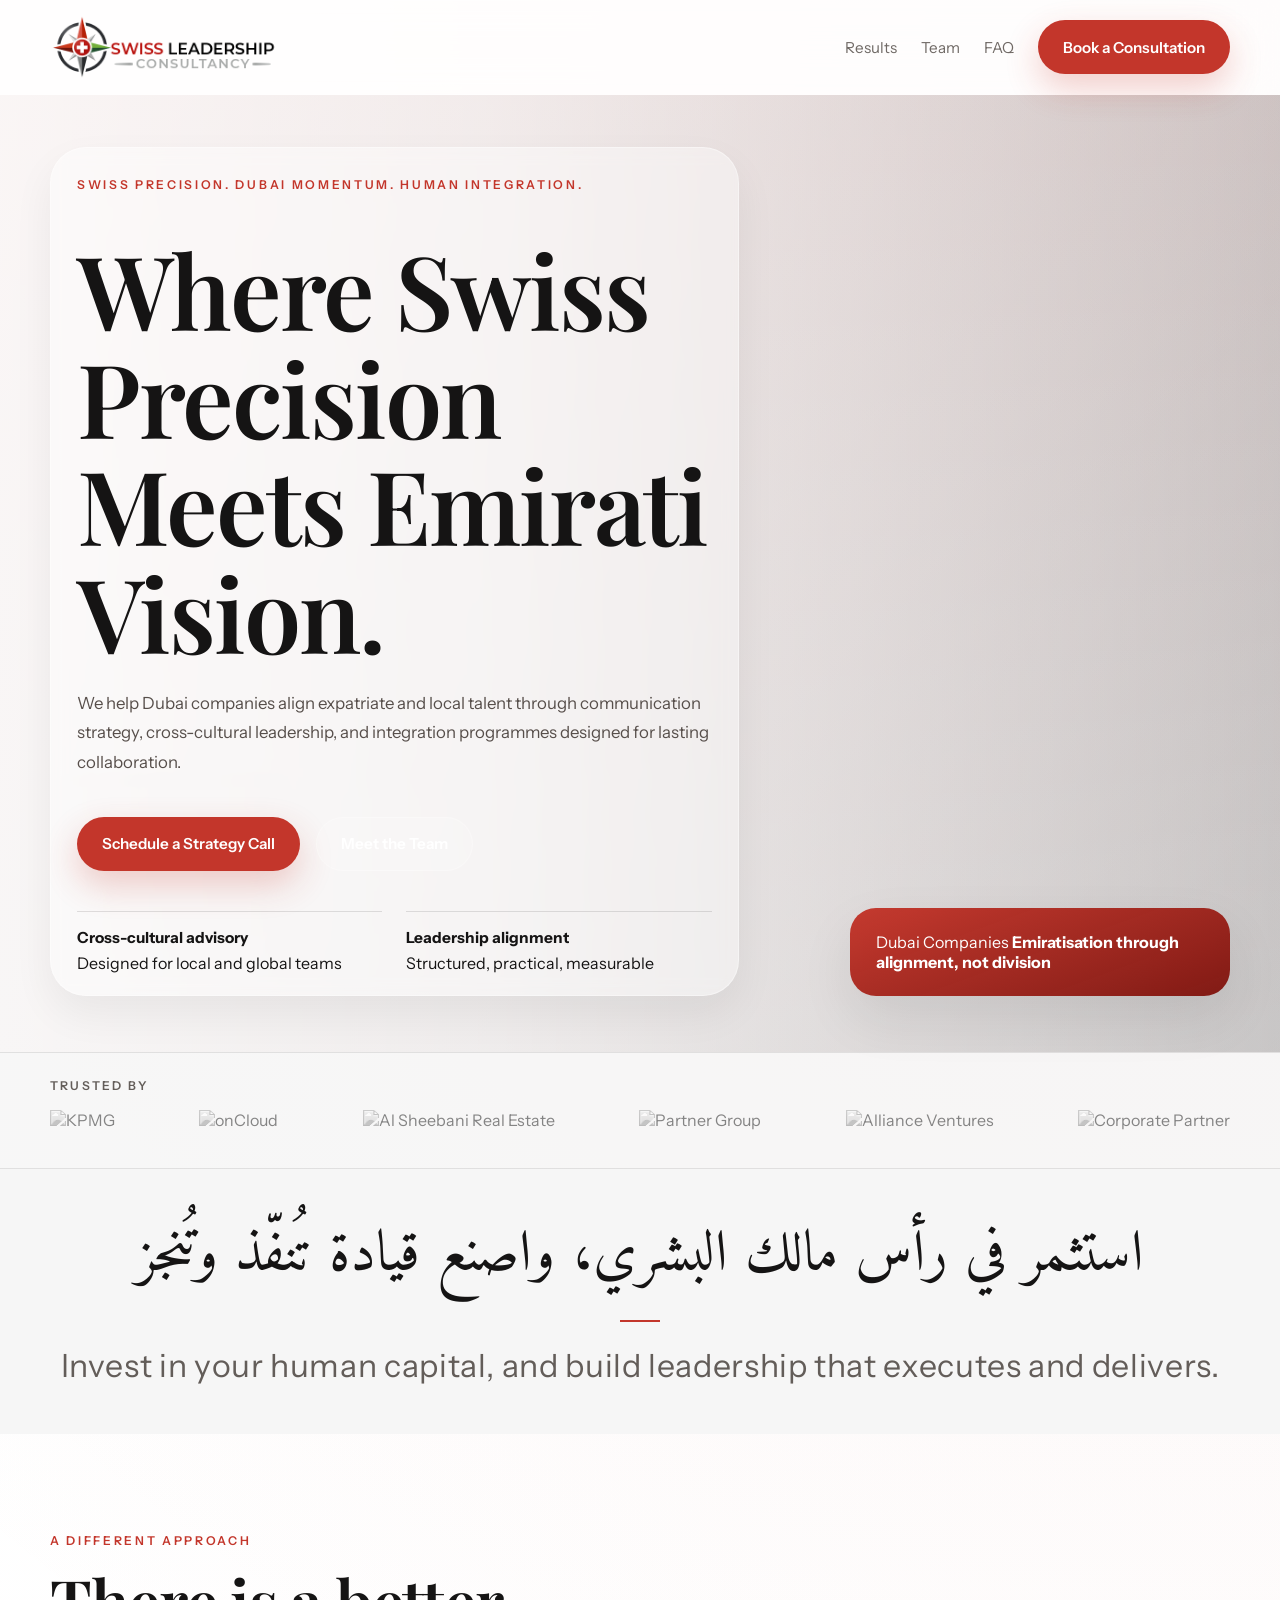
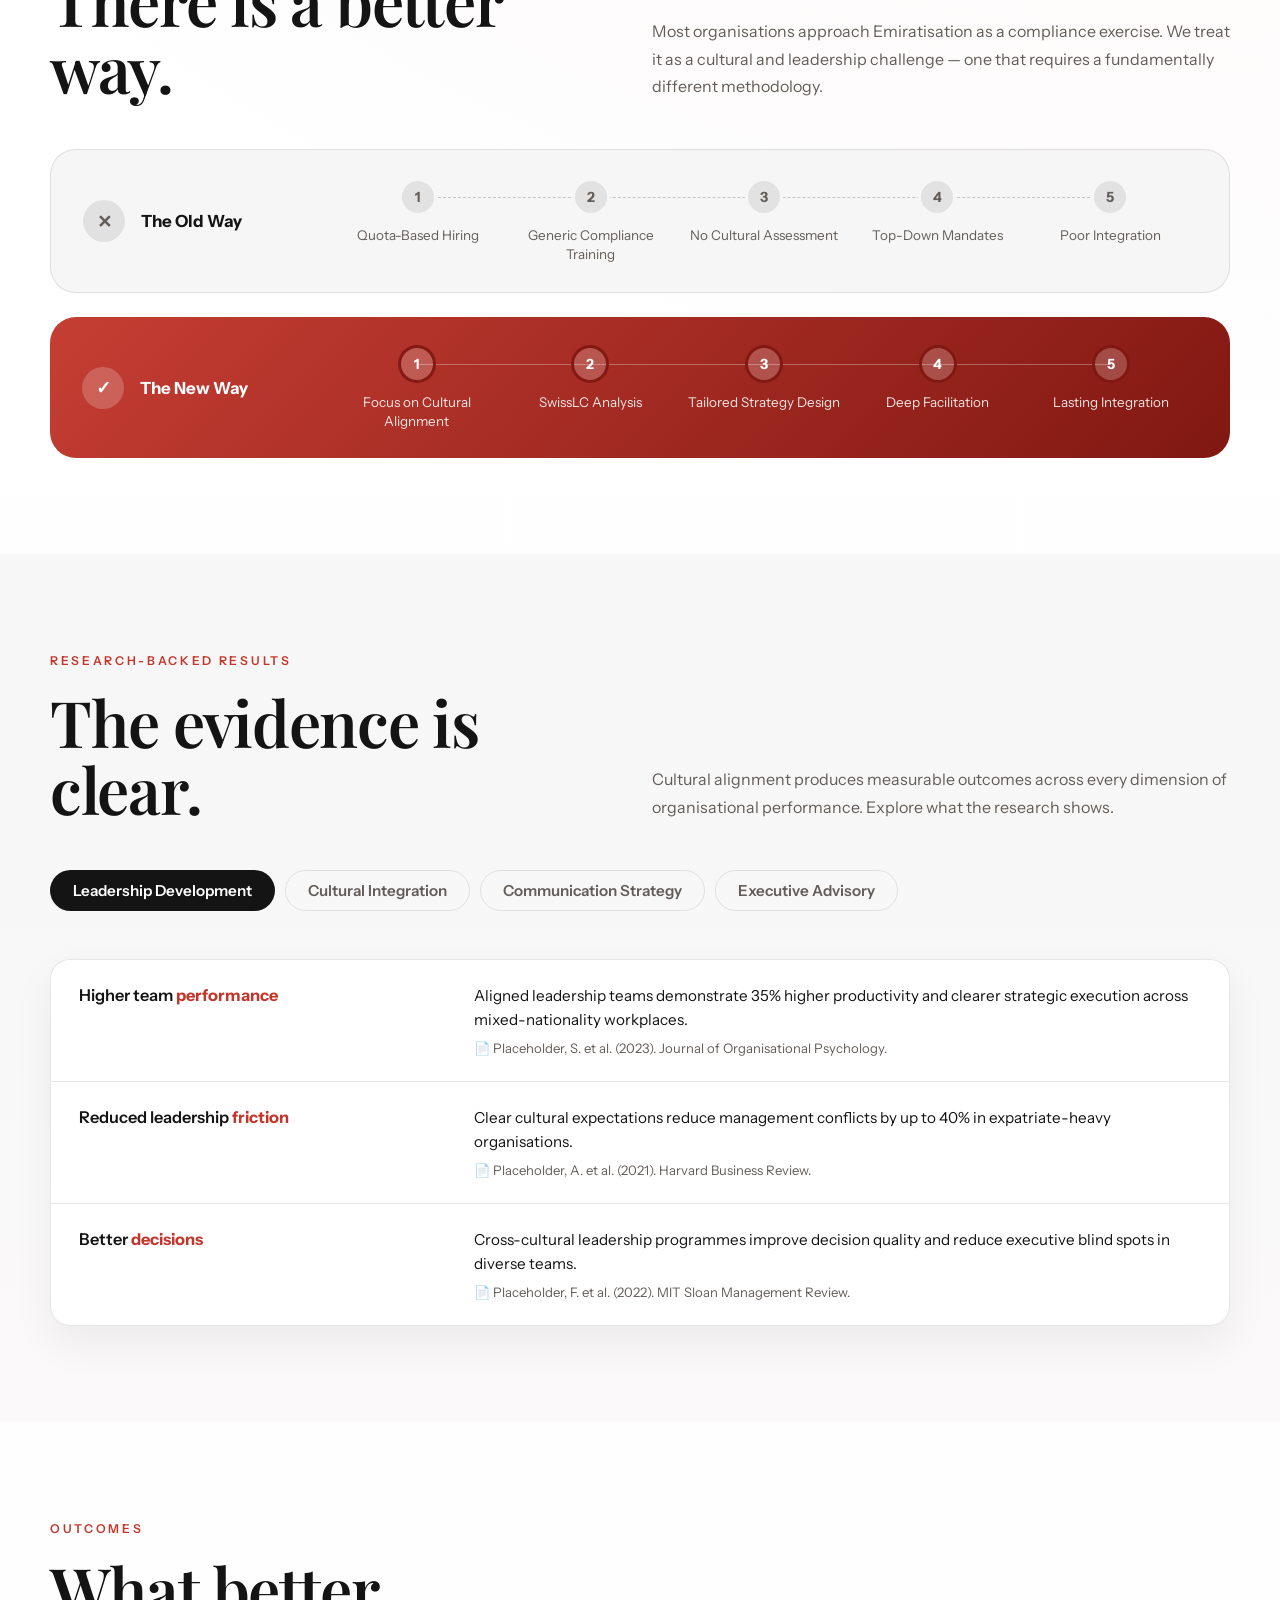
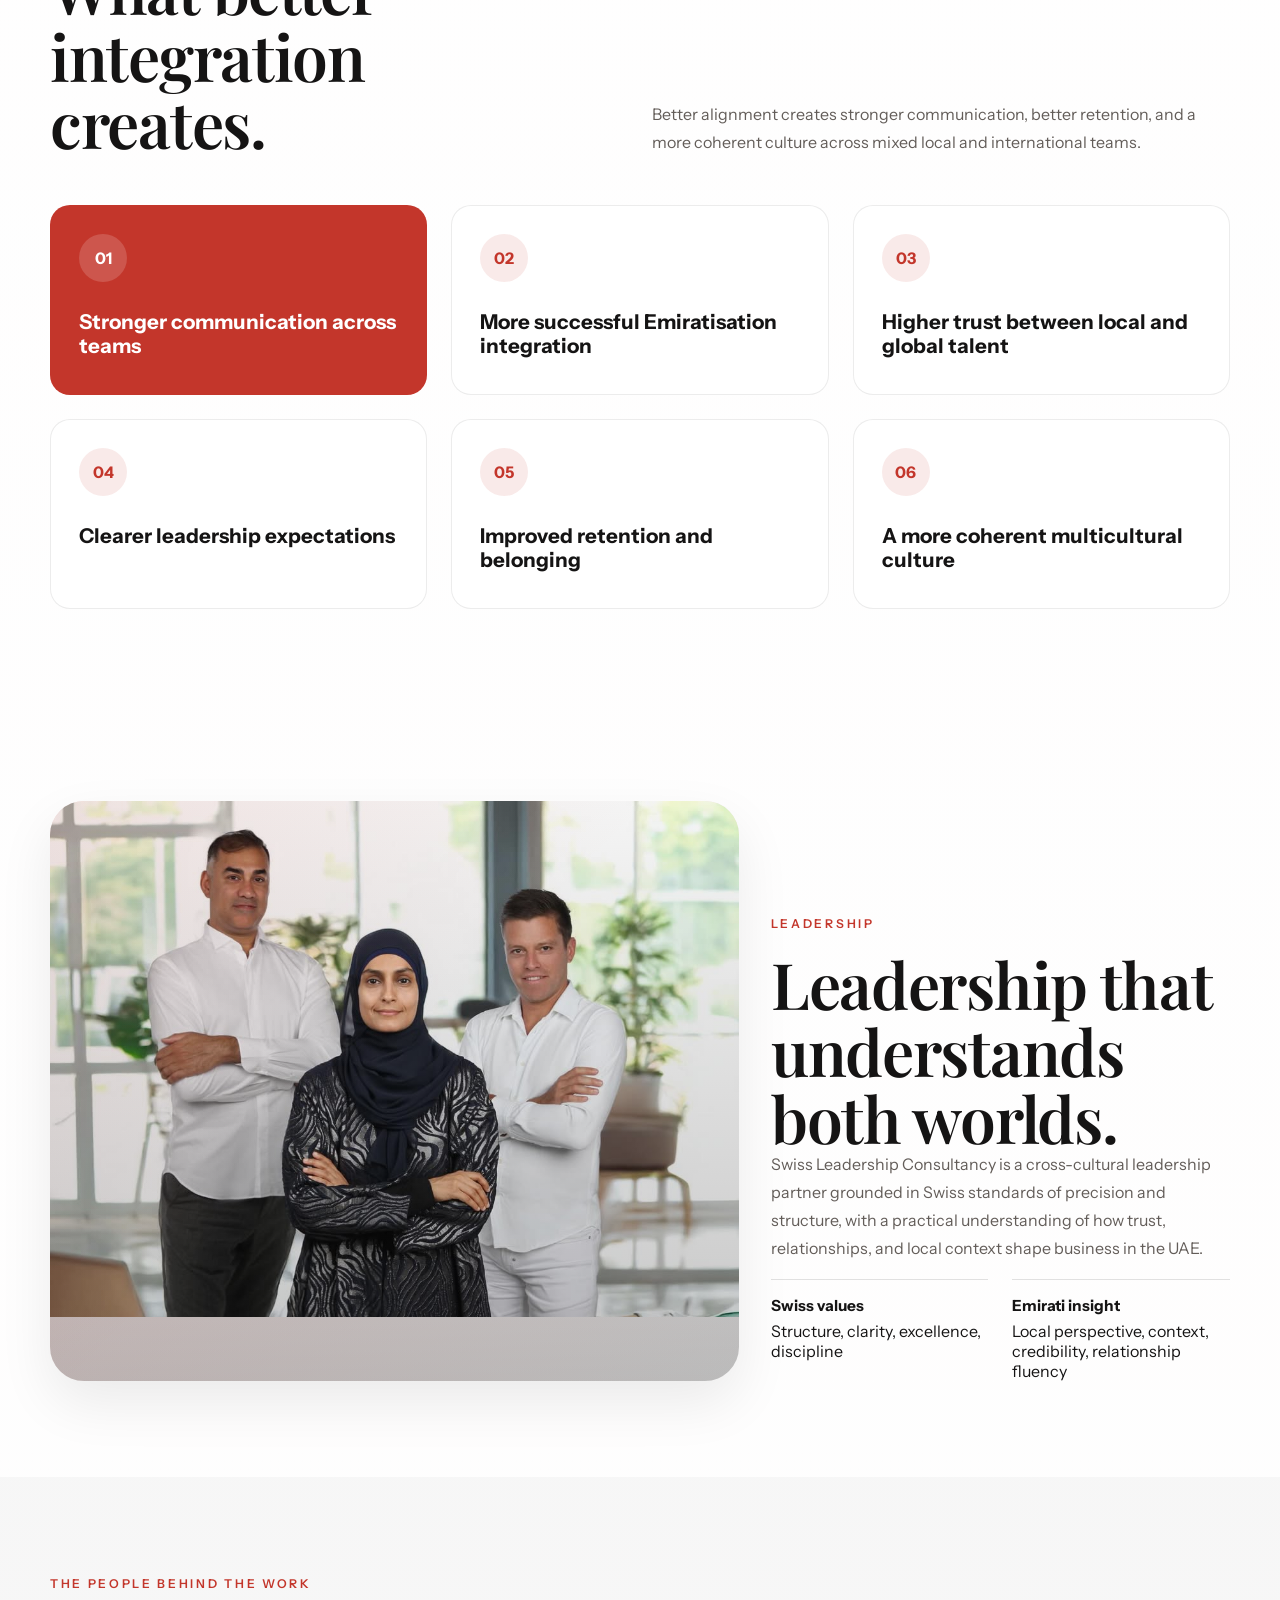
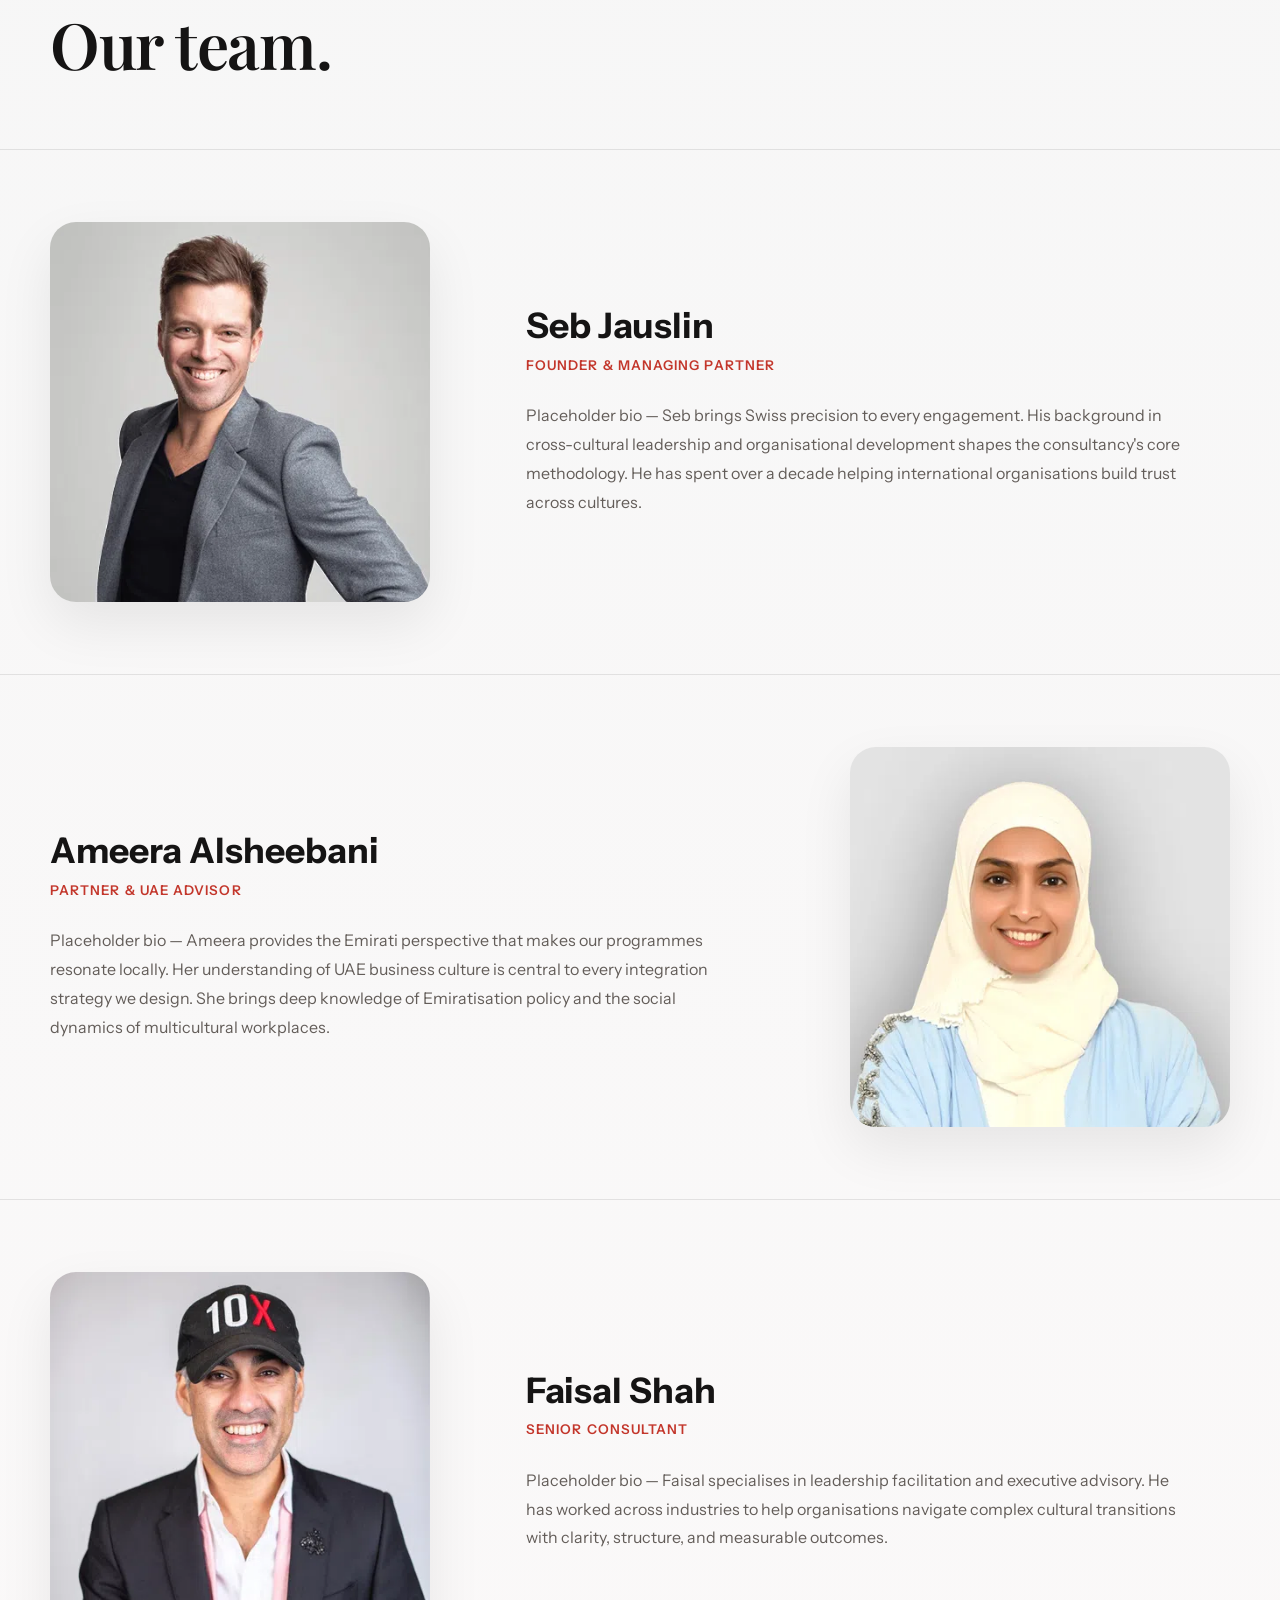
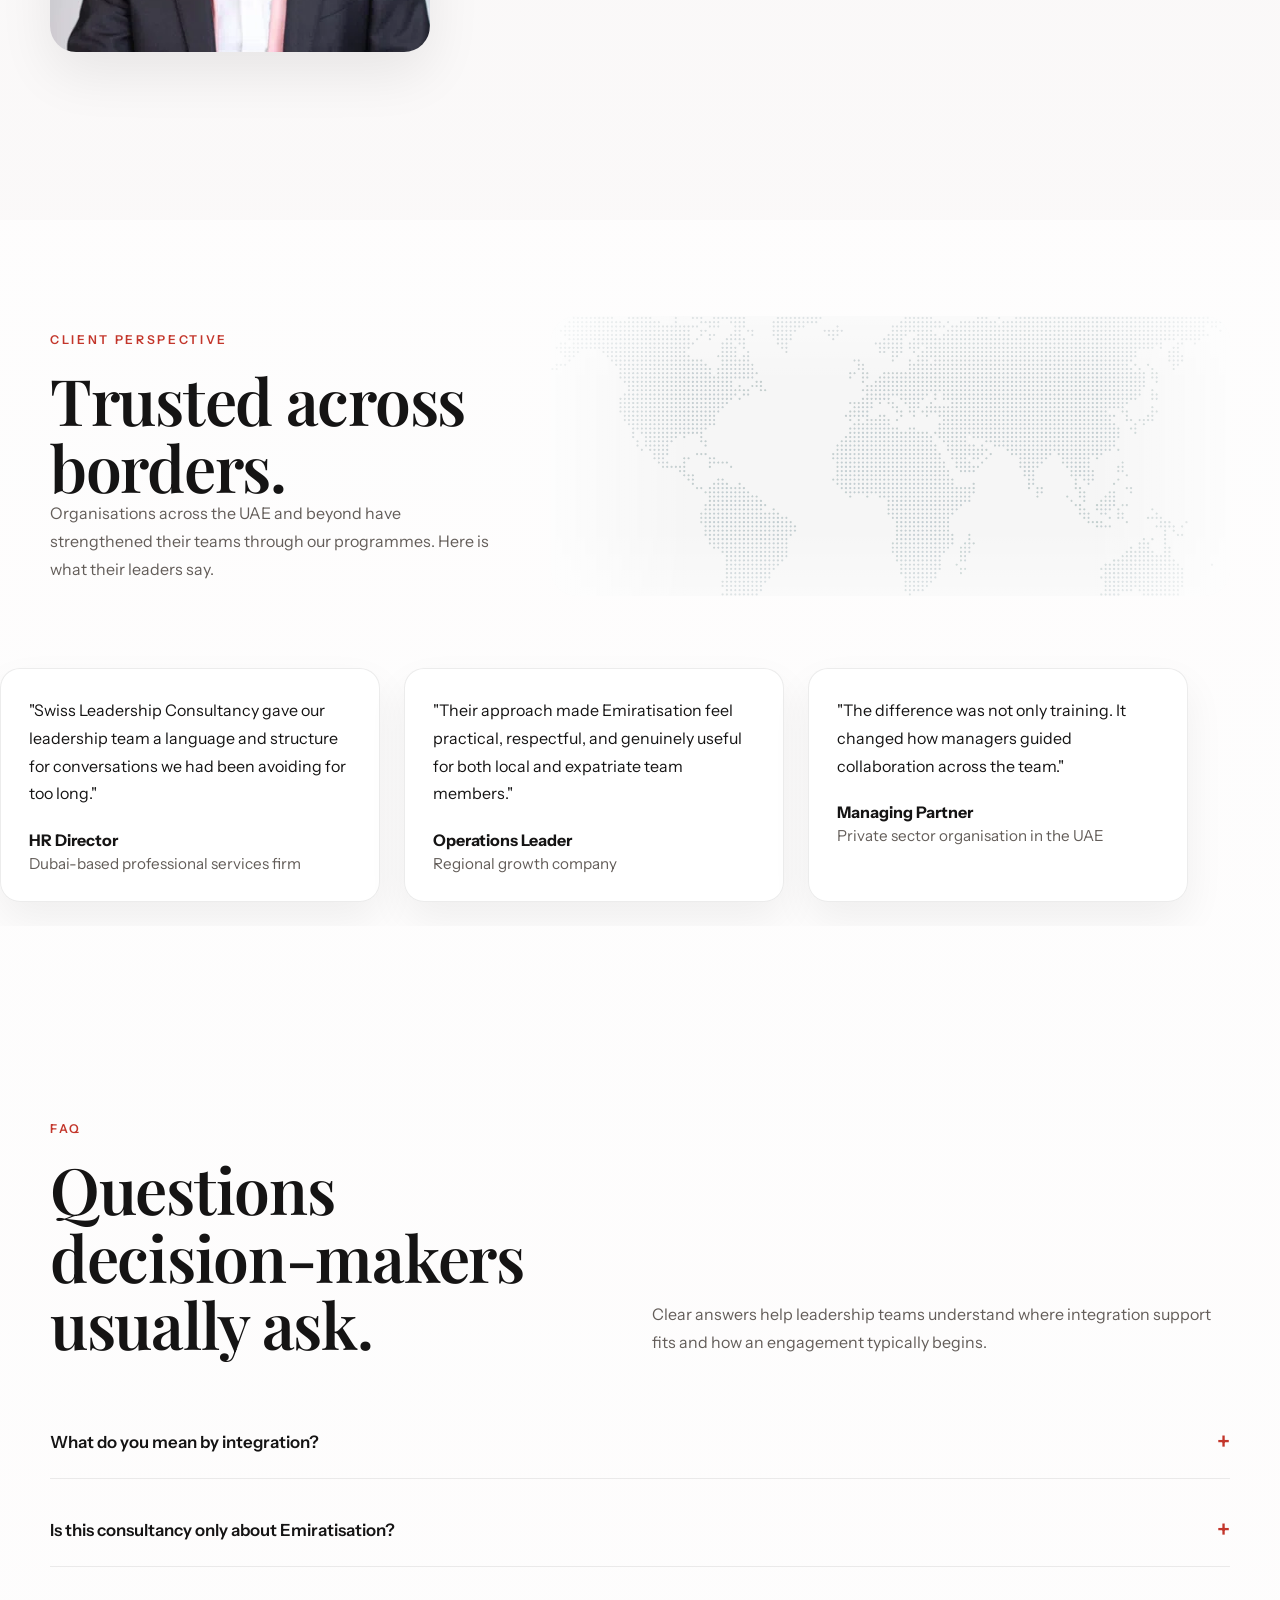
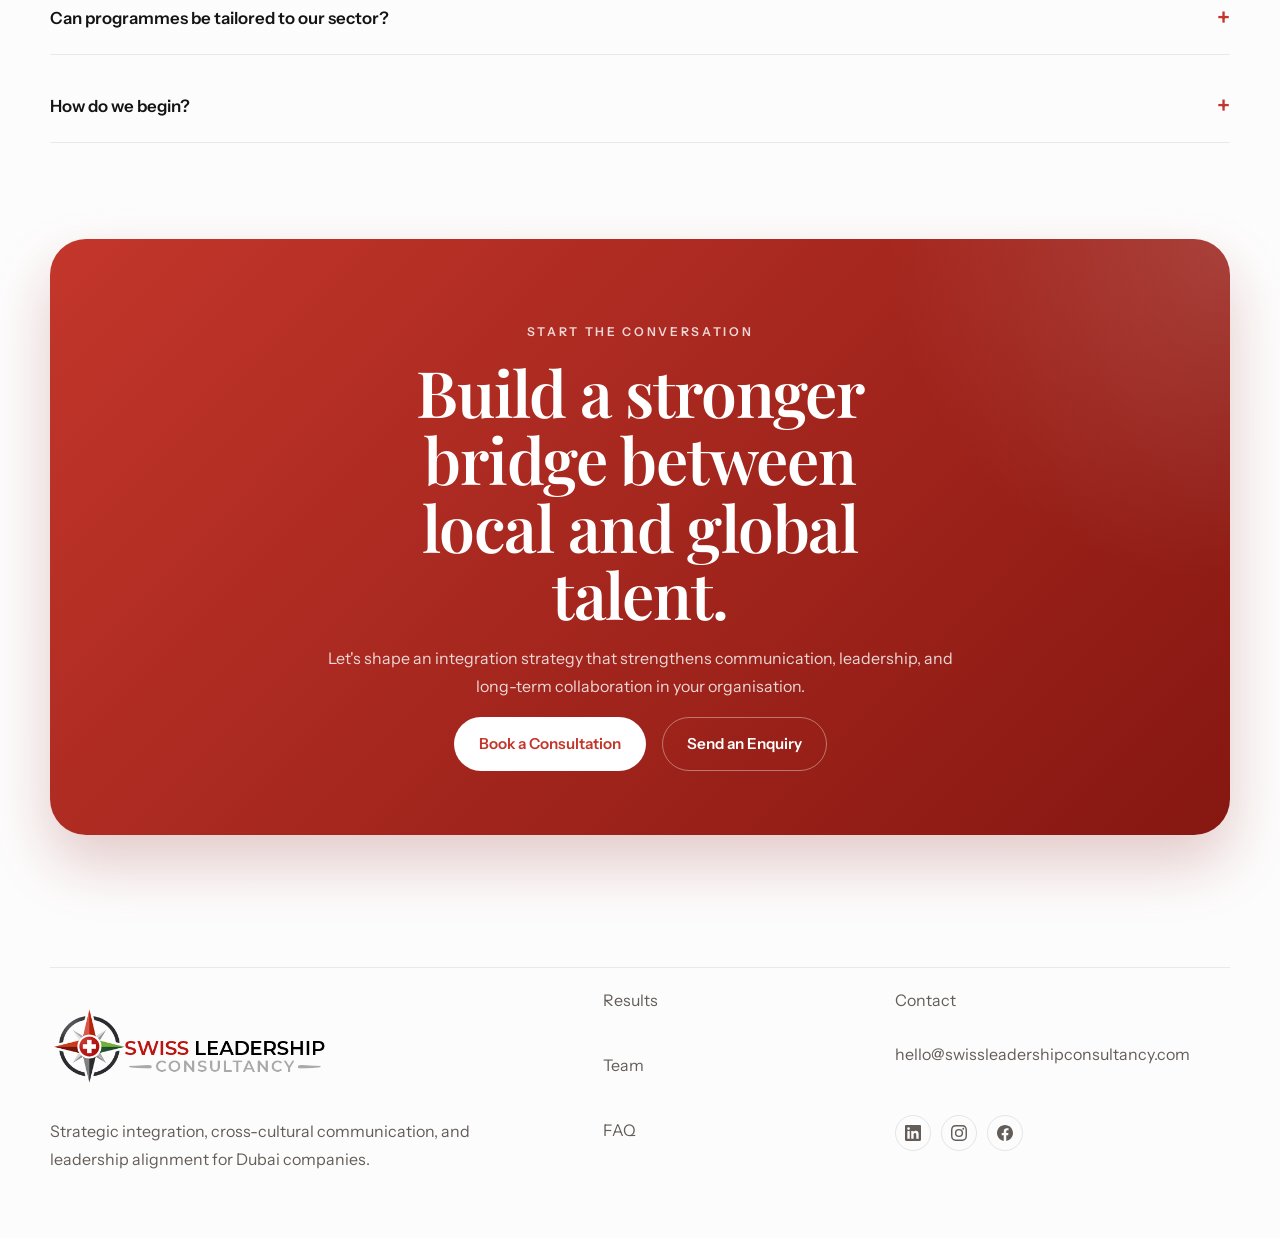
==== commit e8644f48: "Redesign: new sections, Playfair font, brands strip, about, tabs, old/new way, testimonial map - Rep" ====
--- a/index_2.html
+++ b/index_2.html
@@ -10,7 +10,7 @@
   <link rel="preconnect" href="https://fonts.googleapis.com" />
   <link rel="preconnect" href="https://fonts.gstatic.com" crossorigin />
   <link
-    href="https://fonts.googleapis.com/css2?family=Amiri:ital,wght@0,400;0,700;1,400&family=Bodoni+Moda:opsz,wght@6..96,500;6..96,600;6..96,700&family=Instrument+Sans:wght@400;500;600;700&display=swap"
+    href="https://fonts.googleapis.com/css2?family=Amiri:ital,wght@0,400;0,700;1,400&family=Playfair+Display:wght@500;600;700&family=Instrument+Sans:wght@400;500;600;700&display=swap"
     rel="stylesheet" />
   <link rel="stylesheet" href="styles.css" />
   <style>
@@ -22,9 +22,9 @@
 
     .arabic-quote {
       font-family: 'Amiri', serif;
-      font-size: clamp(1.35rem, 2.75vw, 2.1rem);
+      font-size: clamp(2.2rem, 5vw, 3.6rem);
       color: var(--color-text);
-      line-height: 1.75;
+      line-height: 1.65;
       margin: 0 0 1rem;
       font-weight: 400;
       border: none;
@@ -40,15 +40,10 @@
 
     .arabic-quote__translation {
       font-family: 'Instrument Sans', sans-serif;
-      font-size: 0.8rem;
+      font-size: clamp(1.5rem, 2.5vw, 2rem);
       color: var(--color-muted);
-      letter-spacing: 0.06em;
-      text-transform: uppercase;
+      letter-spacing: 0.02em;
       margin: 0;
-    }
-
-    .audience-grid-inline {
-      margin-top: 3rem;
     }
   </style>
 </head>
@@ -69,9 +64,8 @@
         </button>
 
         <nav class="site-nav" id="site-nav" data-nav>
-          <a href="#approach">Approach</a>
-          <a href="#process">Process</a>
           <a href="#results">Results</a>
+          <a href="#team">Team</a>
           <a href="#faq">FAQ</a>
           <a class="button button--primary nav-cta" href="#contact">Book a Consultation</a>
         </nav>
@@ -85,7 +79,7 @@
         <div class="hero-media">
           <div class="hero-media__video-shell">
             <video class="hero-media__video" autoplay muted loop playsinline>
-              <source src="assets/hero-video.mp4" type="video/mp4" />
+              <source src="assets/Video Background SwissLC.mp4" type="video/mp4" />
             </video>
           </div>
           <div class="hero-media__overlay"></div>
@@ -103,7 +97,7 @@
             </p>
             <div class="hero-actions">
               <a class="button button--primary" href="#contact">Schedule a Strategy Call</a>
-              <a class="button button--secondary" href="#approach">Explore Our Approach</a>
+              <a class="button button--secondary" href="#team">Meet the Team</a>
             </div>
             <div class="hero-trust">
               <div>
@@ -127,6 +121,21 @@
           </div>
         </div>
       </section>
+
+      <!-- BRANDS WE SERVE -->
+      <div class="brands-strip">
+        <div class="container">
+          <p class="brands-strip__label">Trusted by</p>
+          <div class="brands-strip__logos">
+            <img class="brand-logo-item" src="assets/logos/kpmg.png" alt="KPMG" height="36" />
+            <img class="brand-logo-item" src="assets/logos/oncloud.png" alt="onCloud" height="36" />
+            <img class="brand-logo-item" src="assets/logos/alsheebani.png" alt="Al Sheebani Real Estate" height="36" />
+            <img class="brand-logo-item" src="assets/logos/placeholder-1.png" alt="Partner Group" height="36" />
+            <img class="brand-logo-item" src="assets/logos/placeholder-2.png" alt="Alliance Ventures" height="36" />
+            <img class="brand-logo-item" src="assets/logos/placeholder-3.png" alt="Corporate Partner" height="36" />
+          </div>
+        </div>
+      </div>
 
       <!-- 2. ARABIC QUOTE -->
       <section class="arabic-quote-section">
@@ -141,90 +150,220 @@
         </div>
       </section>
 
-      <!-- 3. APPROACH + SERVICES (condensed from original sections 3–6) -->
-      <section class="section section--soft" id="approach">
-        <div class="container split-intro">
-          <div>
-            <p class="eyebrow">What we do</p>
-            <h2>Practical programmes for cross-cultural alignment in Dubai companies.</h2>
-          </div>
-          <p class="section-intro">
-            Most organisations treat Emiratisation as a hiring target. The real gap is
-            relational — communication, trust, and leadership behaviours are often misaligned
-            between local and expatriate professionals. We design advisory and training
-            experiences that close it, on both sides of the equation.
-          </p>
-        </div>
-
-        <div class="container card-grid card-grid--three">
-          <article class="service-card">
-            <h3>Cross-cultural integration workshops</h3>
-            <p>Facilitated sessions that improve understanding, communication, and collaboration.</p>
-          </article>
-          <article class="service-card">
-            <h3>Emiratisation communication strategy</h3>
-            <p>Support for positioning Emiratisation as a strong integration model across both sides.</p>
-          </article>
-          <article class="service-card">
-            <h3>Leadership alignment programmes</h3>
-            <p>Practical frameworks for managers leading mixed local and international teams.</p>
-          </article>
-          <article class="service-card">
-            <h3>Executive and founder advisory</h3>
-            <p>Strategic guidance for organisations shaping culture, structure, and communication.</p>
-          </article>
-          <article class="service-card">
-            <h3>Onboarding and integration design</h3>
-            <p>Refined systems that improve belonging and clarity from the first day of employment.</p>
-          </article>
-          <article class="service-card">
-            <h3>Tailored team facilitation</h3>
-            <p>Curated workshops and advisory formats based on team size, sector, and current gaps.</p>
-          </article>
-        </div>
-      </section>
-
-      <!-- 4. PROCESS + WHO IT'S FOR (condensed from original sections 7–8) -->
-      <section class="section" id="process">
-        <div class="container centered-intro">
-          <p class="eyebrow">How it works</p>
-          <h2>A clear process for cross-cultural alignment.</h2>
-          <p>Simple enough to understand quickly, structured enough to trust.</p>
-        </div>
-
-        <div class="container process-grid">
-          <article class="process-step">
-            <span>01</span>
-            <h3>Diagnose</h3>
-            <p>We assess communication gaps, leadership realities, and integration priorities.</p>
-          </article>
-          <article class="process-step">
-            <span>02</span>
-            <h3>Design</h3>
-            <p>We create a tailored roadmap based on your team, goals, and organisational context.</p>
-          </article>
-          <article class="process-step">
-            <span>03</span>
-            <h3>Facilitate</h3>
-            <p>We deliver advisory sessions, workshops, or leadership interventions with clarity and pace.</p>
-          </article>
-          <article class="process-step">
-            <span>04</span>
-            <h3>Embed</h3>
-            <p>We translate learning into practical behaviours, stronger trust, and repeatable team habits.</p>
-          </article>
-        </div>
-
-        <div class="container audience-grid audience-grid-inline">
-          <div class="audience-card">Dubai companies integrating expatriate and Emirati professionals</div>
-          <div class="audience-card">Leadership teams navigating cultural friction or unclear expectations</div>
-          <div class="audience-card">HR teams strengthening Emiratisation through real integration</div>
-          <div class="audience-card">Founders and executives building a stronger multicultural workplace</div>
-        </div>
-      </section>
-
-      <!-- 5. RESULTS (unchanged) -->
-      <section class="section section--soft" id="results">
+      <!-- OLD WAY / NEW WAY -->
+      <section class="section">
+        <div class="container">
+          <div class="split-intro" style="margin-bottom: var(--space-5);">
+            <div>
+              <p class="eyebrow">A different approach</p>
+              <h2>There is a better way.</h2>
+            </div>
+            <p class="section-intro">
+              Most organisations approach Emiratisation as a compliance exercise.
+              We treat it as a cultural and leadership challenge — one that requires
+              a fundamentally different methodology.
+            </p>
+          </div>
+          <div class="ways-section">
+
+            <!-- The Old Way -->
+            <div class="way-row way-row--old">
+              <div class="way-label">
+                <span class="way-icon">✕</span>
+                <span class="way-label-text">The Old Way</span>
+              </div>
+              <div class="way-steps">
+                <div class="way-step">
+                  <div class="step-num">1</div>
+                  <p class="step-label">Quota-Based Hiring</p>
+                </div>
+                <div class="way-step">
+                  <div class="step-num">2</div>
+                  <p class="step-label">Generic Compliance Training</p>
+                </div>
+                <div class="way-step">
+                  <div class="step-num">3</div>
+                  <p class="step-label">No Cultural Assessment</p>
+                </div>
+                <div class="way-step">
+                  <div class="step-num">4</div>
+                  <p class="step-label">Top-Down Mandates</p>
+                </div>
+                <div class="way-step">
+                  <div class="step-num">5</div>
+                  <p class="step-label">Poor Integration</p>
+                </div>
+              </div>
+            </div>
+
+            <!-- The New Way -->
+            <div class="way-row way-row--new">
+              <div class="way-label">
+                <span class="way-icon">✓</span>
+                <span class="way-label-text">The New Way</span>
+              </div>
+              <div class="way-steps">
+                <div class="way-step">
+                  <div class="step-num">1</div>
+                  <p class="step-label">Focus on Cultural Alignment</p>
+                </div>
+                <div class="way-step">
+                  <div class="step-num">2</div>
+                  <p class="step-label">SwissLC Analysis</p>
+                </div>
+                <div class="way-step">
+                  <div class="step-num">3</div>
+                  <p class="step-label">Tailored Strategy Design</p>
+                </div>
+                <div class="way-step">
+                  <div class="step-num">4</div>
+                  <p class="step-label">Deep Facilitation</p>
+                </div>
+                <div class="way-step">
+                  <div class="step-num">5</div>
+                  <p class="step-label">Lasting Integration</p>
+                </div>
+              </div>
+            </div>
+
+          </div>
+        </div>
+      </section>
+
+      <!-- INTERACTIVE TABS -->
+      <section class="section section--soft tabs-section">
+        <div class="container">
+          <div class="split-intro" style="margin-bottom: var(--space-5);">
+            <div>
+              <p class="eyebrow">Research-backed results</p>
+              <h2>The evidence is clear.</h2>
+            </div>
+            <p class="section-intro">
+              Cultural alignment produces measurable outcomes across every dimension of
+              organisational performance. Explore what the research shows.
+            </p>
+          </div>
+
+          <div class="tabs-menu" role="tablist">
+            <button class="tabs-menu__btn is-active" role="tab" aria-selected="true" data-tab="leadership">Leadership Development</button>
+            <button class="tabs-menu__btn" role="tab" aria-selected="false" data-tab="culture">Cultural Integration</button>
+            <button class="tabs-menu__btn" role="tab" aria-selected="false" data-tab="communication">Communication Strategy</button>
+            <button class="tabs-menu__btn" role="tab" aria-selected="false" data-tab="advisory">Executive Advisory</button>
+          </div>
+
+          <!-- Leadership Development -->
+          <div class="tabs-panel is-active" data-panel="leadership" role="tabpanel">
+            <div class="tabs-panel-inner">
+              <div class="tabs-row">
+                <div class="tabs-row__topic">Higher team <strong>performance</strong></div>
+                <div>
+                  <p class="tabs-row__claim">Aligned leadership teams demonstrate 35% higher productivity and clearer strategic execution across mixed-nationality workplaces.</p>
+                  <p class="tabs-row__citation">📄 Placeholder, S. et al. (2023). Journal of Organisational Psychology.</p>
+                </div>
+              </div>
+              <div class="tabs-row">
+                <div class="tabs-row__topic">Reduced leadership <strong>friction</strong></div>
+                <div>
+                  <p class="tabs-row__claim">Clear cultural expectations reduce management conflicts by up to 40% in expatriate-heavy organisations.</p>
+                  <p class="tabs-row__citation">📄 Placeholder, A. et al. (2021). Harvard Business Review.</p>
+                </div>
+              </div>
+              <div class="tabs-row">
+                <div class="tabs-row__topic">Better <strong>decisions</strong></div>
+                <div>
+                  <p class="tabs-row__claim">Cross-cultural leadership programmes improve decision quality and reduce executive blind spots in diverse teams.</p>
+                  <p class="tabs-row__citation">📄 Placeholder, F. et al. (2022). MIT Sloan Management Review.</p>
+                </div>
+              </div>
+            </div>
+          </div>
+
+          <!-- Cultural Integration -->
+          <div class="tabs-panel" data-panel="culture" role="tabpanel">
+            <div class="tabs-panel-inner">
+              <div class="tabs-row">
+                <div class="tabs-row__topic">Improved <strong>retention</strong></div>
+                <div>
+                  <p class="tabs-row__claim">Culturally integrated workplaces retain talent 28% longer and report significantly higher employee satisfaction scores.</p>
+                  <p class="tabs-row__citation">📄 Placeholder, J. et al. (2020). Journal of Applied Psychology.</p>
+                </div>
+              </div>
+              <div class="tabs-row">
+                <div class="tabs-row__topic">Faster <strong>onboarding</strong></div>
+                <div>
+                  <p class="tabs-row__claim">Structured cultural integration reduces effective onboarding time by 30% and improves first-year performance in Emirati-expat teams.</p>
+                  <p class="tabs-row__citation">📄 Placeholder, K. et al. (2022). SHRM Foundation Report.</p>
+                </div>
+              </div>
+              <div class="tabs-row">
+                <div class="tabs-row__topic">Higher <strong>trust</strong></div>
+                <div>
+                  <p class="tabs-row__claim">Cross-cultural trust programmes improve colleague trust scores by 45% — the key driver of long-term team cohesion.</p>
+                  <p class="tabs-row__citation">📄 Placeholder, M. et al. (2023). Organisational Dynamics.</p>
+                </div>
+              </div>
+            </div>
+          </div>
+
+          <!-- Communication Strategy -->
+          <div class="tabs-panel" data-panel="communication" role="tabpanel">
+            <div class="tabs-panel-inner">
+              <div class="tabs-row">
+                <div class="tabs-row__topic">Fewer <strong>misunderstandings</strong></div>
+                <div>
+                  <p class="tabs-row__claim">Structured communication protocols reduce workplace conflict by 33% in multicultural professional environments.</p>
+                  <p class="tabs-row__citation">📄 Placeholder, R. et al. (2021). Journal of Communication.</p>
+                </div>
+              </div>
+              <div class="tabs-row">
+                <div class="tabs-row__topic">Faster <strong>alignment</strong></div>
+                <div>
+                  <p class="tabs-row__claim">Teams with clear communication norms complete cross-departmental projects 22% faster on average.</p>
+                  <p class="tabs-row__citation">📄 Placeholder, D. et al. (2020). Project Management Journal.</p>
+                </div>
+              </div>
+              <div class="tabs-row">
+                <div class="tabs-row__topic">Stronger <strong>collaboration</strong></div>
+                <div>
+                  <p class="tabs-row__claim">Cross-cultural communication training consistently improves collaboration scores across UAE-based multinational companies.</p>
+                  <p class="tabs-row__citation">📄 Placeholder, L. et al. (2022). Journal of International Business.</p>
+                </div>
+              </div>
+            </div>
+          </div>
+
+          <!-- Executive Advisory -->
+          <div class="tabs-panel" data-panel="advisory" role="tabpanel">
+            <div class="tabs-panel-inner">
+              <div class="tabs-row">
+                <div class="tabs-row__topic">Strategic <strong>clarity</strong></div>
+                <div>
+                  <p class="tabs-row__claim">Executive coaching increases strategic alignment by 38% and reduces time-to-decision at the leadership level.</p>
+                  <p class="tabs-row__citation">📄 Placeholder, T. et al. (2021). Academy of Management Review.</p>
+                </div>
+              </div>
+              <div class="tabs-row">
+                <div class="tabs-row__topic">Talent <strong>retention</strong></div>
+                <div>
+                  <p class="tabs-row__claim">Leaders with cultural intelligence retain 31% more talent — particularly high performers navigating dual-cultural expectations.</p>
+                  <p class="tabs-row__citation">📄 Placeholder, G. et al. (2023). Leadership Quarterly.</p>
+                </div>
+              </div>
+              <div class="tabs-row">
+                <div class="tabs-row__topic">Cross-cultural <strong>credibility</strong></div>
+                <div>
+                  <p class="tabs-row__claim">Advisors with grounded local context improve senior stakeholder trust and accelerate buy-in for integration initiatives.</p>
+                  <p class="tabs-row__citation">📄 Placeholder, H. et al. (2022). Journal of Strategic Management.</p>
+                </div>
+              </div>
+            </div>
+          </div>
+
+        </div>
+      </section>
+
+      <!-- 5. RESULTS -->
+      <section class="section" id="results">
         <div class="container split-intro">
           <div>
             <p class="eyebrow">Outcomes</p>
@@ -264,8 +403,8 @@
         </div>
       </section>
 
-      <!-- 6. TEAM (unchanged) -->
-      <section class="section team-section">
+      <!-- 6. TEAM -->
+      <section class="section team-section" id="team">
         <div class="container team-layout">
           <div class="team-visual">
             <div class="team-visual__portrait">
@@ -295,42 +434,127 @@
         </div>
       </section>
 
-      <!-- 7. TESTIMONIALS (unchanged) -->
-      <section class="section section--soft">
-        <div class="container centered-intro">
-          <p class="eyebrow">Client perspective</p>
-          <h2>What clients experience when alignment improves.</h2>
-        </div>
-
-        <div class="container testimonial-grid">
-          <article class="testimonial-card">
-            <p>
-              "Swiss Leadership Consultancy gave our leadership team a language and
-              structure for conversations we had been avoiding for too long."
-            </p>
-            <strong>HR Director</strong>
-            <span>Dubai-based professional services firm</span>
-          </article>
-          <article class="testimonial-card">
-            <p>
-              "Their approach made Emiratisation feel practical, respectful, and
-              genuinely useful for both local and expatriate team members."
-            </p>
-            <strong>Operations Leader</strong>
-            <span>Regional growth company</span>
-          </article>
-          <article class="testimonial-card">
-            <p>
-              "The difference was not only training. It changed how managers guided
-              collaboration across the team."
-            </p>
-            <strong>Managing Partner</strong>
-            <span>Private sector organisation in the UAE</span>
-          </article>
-        </div>
-      </section>
-
-      <!-- 8. FAQ (unchanged) -->
+      <!-- ABOUT -->
+      <section class="section section--soft about-section">
+        <div class="container">
+          <p class="eyebrow">The people behind the work</p>
+          <h2>Our team.</h2>
+        </div>
+
+        <div class="about-person">
+          <div class="container about-person__grid">
+            <div class="about-person__photo-wrap">
+              <img class="about-person__photo" src="assets/about me/seb-jauslin-01.webp" alt="Seb Jauslin" />
+            </div>
+            <div class="about-person__body">
+              <h3 class="about-person__name">Seb Jauslin</h3>
+              <p class="about-person__title">Founder &amp; Managing Partner</p>
+              <p class="about-person__bio">Placeholder bio — Seb brings Swiss precision to every engagement. His background in cross-cultural leadership and organisational development shapes the consultancy's core methodology. He has spent over a decade helping international organisations build trust across cultures.</p>
+            </div>
+          </div>
+        </div>
+
+        <div class="about-person about-person--reverse">
+          <div class="container about-person__grid">
+            <div class="about-person__photo-wrap">
+              <img class="about-person__photo" src="assets/about me/ameera-Alsheebani-01.webp" alt="Ameera Alsheebani" />
+            </div>
+            <div class="about-person__body">
+              <h3 class="about-person__name">Ameera Alsheebani</h3>
+              <p class="about-person__title">Partner &amp; UAE Advisor</p>
+              <p class="about-person__bio">Placeholder bio — Ameera provides the Emirati perspective that makes our programmes resonate locally. Her understanding of UAE business culture is central to every integration strategy we design. She brings deep knowledge of Emiratisation policy and the social dynamics of multicultural workplaces.</p>
+            </div>
+          </div>
+        </div>
+
+        <div class="about-person">
+          <div class="container about-person__grid">
+            <div class="about-person__photo-wrap">
+              <img class="about-person__photo" src="assets/about me/Faisal-Shah-01.webp" alt="Faisal Shah" />
+            </div>
+            <div class="about-person__body">
+              <h3 class="about-person__name">Faisal Shah</h3>
+              <p class="about-person__title">Senior Consultant</p>
+              <p class="about-person__bio">Placeholder bio — Faisal specialises in leadership facilitation and executive advisory. He has worked across industries to help organisations navigate complex cultural transitions with clarity, structure, and measurable outcomes.</p>
+            </div>
+          </div>
+        </div>
+      </section>
+
+      <!-- 7. TESTIMONIALS (rebuilt — world map + auto-scroll) -->
+      <section class="section testimonials-rebuilt">
+        <div class="container">
+          <div class="testimonial-world-layout">
+            <div class="testimonial-world-copy">
+              <p class="eyebrow">Client perspective</p>
+              <h2>Trusted across borders.</h2>
+              <p>
+                Organisations across the UAE and beyond have strengthened their teams
+                through our programmes. Here is what their leaders say.
+              </p>
+            </div>
+            <div class="testimonial-world-map" aria-hidden="true">
+              <img class="testimonial-map-img" src="assets/map.webp" alt="" />
+            </div>
+          </div>
+        </div>
+        <div class="testimonial-scroll" aria-label="Client testimonials">
+          <div class="testimonial-track">
+            <!-- Original set -->
+            <article class="testimonial-card">
+              <p>
+                "Swiss Leadership Consultancy gave our leadership team a language and
+                structure for conversations we had been avoiding for too long."
+              </p>
+              <strong>HR Director</strong>
+              <span>Dubai-based professional services firm</span>
+            </article>
+            <article class="testimonial-card">
+              <p>
+                "Their approach made Emiratisation feel practical, respectful, and
+                genuinely useful for both local and expatriate team members."
+              </p>
+              <strong>Operations Leader</strong>
+              <span>Regional growth company</span>
+            </article>
+            <article class="testimonial-card">
+              <p>
+                "The difference was not only training. It changed how managers guided
+                collaboration across the team."
+              </p>
+              <strong>Managing Partner</strong>
+              <span>Private sector organisation in the UAE</span>
+            </article>
+            <!-- Duplicate set for seamless loop -->
+            <article class="testimonial-card" aria-hidden="true">
+              <p>
+                "Swiss Leadership Consultancy gave our leadership team a language and
+                structure for conversations we had been avoiding for too long."
+              </p>
+              <strong>HR Director</strong>
+              <span>Dubai-based professional services firm</span>
+            </article>
+            <article class="testimonial-card" aria-hidden="true">
+              <p>
+                "Their approach made Emiratisation feel practical, respectful, and
+                genuinely useful for both local and expatriate team members."
+              </p>
+              <strong>Operations Leader</strong>
+              <span>Regional growth company</span>
+            </article>
+            <article class="testimonial-card" aria-hidden="true">
+              <p>
+                "The difference was not only training. It changed how managers guided
+                collaboration across the team."
+              </p>
+              <strong>Managing Partner</strong>
+              <span>Private sector organisation in the UAE</span>
+            </article>
+          </div>
+        </div>
+      </section>
+
+      <!-- 8. FAQ -->
       <section class="section faq-section" id="faq">
         <div class="container split-intro">
           <div>
@@ -391,7 +615,7 @@
         </div>
       </section>
 
-      <!-- 9. CTA / CONTACT (unchanged) -->
+      <!-- 9. CTA / CONTACT -->
       <section class="section cta-section" id="contact">
         <div class="container cta-panel">
           <p class="eyebrow eyebrow--light">Start the conversation</p>
@@ -422,14 +646,30 @@
           </p>
         </div>
         <div class="footer-links">
-          <a href="#approach">Approach</a>
-          <a href="#process">Process</a>
           <a href="#results">Results</a>
+          <a href="#team">Team</a>
+          <a href="#faq">FAQ</a>
         </div>
         <div class="footer-links">
-          <a href="#faq">FAQ</a>
           <a href="#contact">Contact</a>
           <a href="mailto:hello@swissleadershipconsultancy.com">hello@swissleadershipconsultancy.com</a>
+          <div class="footer-socials">
+            <a href="#" aria-label="LinkedIn">
+              <svg viewBox="0 0 24 24" fill="currentColor" aria-hidden="true">
+                <path d="M20.447 20.452h-3.554v-5.569c0-1.328-.027-3.037-1.852-3.037-1.853 0-2.136 1.445-2.136 2.939v5.667H9.351V9h3.414v1.561h.046c.477-.9 1.637-1.85 3.37-1.85 3.601 0 4.267 2.37 4.267 5.455v6.286zM5.337 7.433a2.062 2.062 0 0 1-2.063-2.065 2.064 2.064 0 1 1 2.063 2.065zm1.782 13.019H3.555V9h3.564v11.452zM22.225 0H1.771C.792 0 0 .774 0 1.729v20.542C0 23.227.792 24 1.771 24h20.451C23.2 24 24 23.227 24 22.271V1.729C24 .774 23.2 0 22.222 0h.003z"/>
+              </svg>
+            </a>
+            <a href="#" aria-label="Instagram">
+              <svg viewBox="0 0 24 24" fill="currentColor" aria-hidden="true">
+                <path d="M12 2.163c3.204 0 3.584.012 4.85.07 3.252.148 4.771 1.691 4.919 4.919.058 1.265.069 1.645.069 4.849 0 3.205-.012 3.584-.069 4.849-.149 3.225-1.664 4.771-4.919 4.919-1.266.058-1.644.07-4.85.07-3.204 0-3.584-.012-4.849-.07-3.26-.149-4.771-1.699-4.919-4.92-.058-1.265-.07-1.644-.07-4.849 0-3.204.013-3.583.07-4.849.149-3.227 1.664-4.771 4.919-4.919 1.266-.057 1.645-.069 4.849-.069zm0-2.163c-3.259 0-3.667.014-4.947.072-4.358.2-6.78 2.618-6.98 6.98-.059 1.281-.073 1.689-.073 4.948 0 3.259.014 3.668.072 4.948.2 4.358 2.618 6.78 6.98 6.98 1.281.058 1.689.072 4.948.072 3.259 0 3.668-.014 4.948-.072 4.354-.2 6.782-2.618 6.979-6.98.059-1.28.073-1.689.073-4.948 0-3.259-.014-3.667-.072-4.947-.196-4.354-2.617-6.78-6.979-6.98-1.281-.059-1.69-.073-4.949-.073zm0 5.838a6.162 6.162 0 1 0 0 12.324 6.162 6.162 0 0 0 0-12.324zM12 16a4 4 0 1 1 0-8 4 4 0 0 1 0 8zm6.406-11.845a1.44 1.44 0 1 0 0 2.881 1.44 1.44 0 0 0 0-2.881z"/>
+              </svg>
+            </a>
+            <a href="#" aria-label="Facebook">
+              <svg viewBox="0 0 24 24" fill="currentColor" aria-hidden="true">
+                <path d="M24 12.073c0-6.627-5.373-12-12-12s-12 5.373-12 12c0 5.99 4.388 10.954 10.125 11.854v-8.385H7.078v-3.47h3.047V9.43c0-3.007 1.792-4.669 4.533-4.669 1.312 0 2.686.235 2.686.235v2.953H15.83c-1.491 0-1.956.925-1.956 1.874v2.25h3.328l-.532 3.47h-2.796v8.385C19.612 23.027 24 18.062 24 12.073z"/>
+              </svg>
+            </a>
+          </div>
         </div>
       </div>
     </footer>
--- a/styles.css
+++ b/styles.css
@@ -104,15 +104,15 @@
 
 h1,
 h2 {
-  font-family: "Bodoni Moda", serif;
+  font-family: "Playfair Display", serif;
   font-weight: 600;
-  letter-spacing: -0.03em;
-  line-height: 0.97;
+  letter-spacing: -0.02em;
+  line-height: 1.05;
 }
 
 h1 {
   font-size: clamp(3.65rem, 8vw, 6.4rem);
-  max-width: 10ch;
+  max-width: 11ch;
 }
 
 h2 {
@@ -926,3 +926,478 @@
     gap: 24px;
   }
 }
+
+/* ─── BRANDS STRIP ─── */
+
+.brands-strip {
+  padding: 22px 0;
+  border-block: 1px solid var(--color-border);
+  background: rgba(246, 246, 246, 0.7);
+}
+
+.brands-strip__label {
+  font-size: 0.76rem;
+  font-weight: 600;
+  letter-spacing: 0.18em;
+  text-transform: uppercase;
+  color: var(--color-muted);
+  margin: 0 0 14px;
+}
+
+.brands-strip__logos {
+  display: flex;
+  flex-wrap: wrap;
+  justify-content: space-between;
+  align-items: center;
+  gap: var(--space-3);
+}
+
+.brand-logo-item {
+  height: 36px;
+  width: auto;
+  object-fit: contain;
+  display: block;
+  opacity: 0.5;
+  filter: grayscale(1);
+  transition: opacity 200ms ease;
+}
+
+.brand-logo-item:hover {
+  opacity: 0.85;
+}
+
+/* ─── OLD WAY / NEW WAY ─── */
+
+.ways-section {
+  display: grid;
+  gap: var(--space-3);
+}
+
+.way-row {
+  display: grid;
+  grid-template-columns: 200px 1fr;
+  align-items: center;
+  gap: var(--space-5);
+  padding: 28px 32px;
+  border-radius: var(--radius-lg);
+}
+
+.way-row--old {
+  background: var(--color-surface);
+  border: 1px solid var(--color-border);
+}
+
+.way-row--new {
+  background: linear-gradient(135deg, rgba(195, 54, 43, 0.96), rgba(126, 19, 13, 0.98));
+  color: #fff;
+}
+
+.way-label {
+  display: flex;
+  align-items: center;
+  gap: var(--space-2);
+}
+
+.way-icon {
+  flex-shrink: 0;
+  width: 42px;
+  height: 42px;
+  border-radius: 50%;
+  display: inline-flex;
+  align-items: center;
+  justify-content: center;
+  font-size: 1.1rem;
+  font-weight: 700;
+}
+
+.way-row--old .way-icon {
+  background: rgba(21, 20, 20, 0.09);
+  color: var(--color-muted);
+}
+
+.way-row--new .way-icon {
+  background: rgba(255, 255, 255, 0.2);
+  color: #fff;
+}
+
+.way-label-text {
+  font-weight: 700;
+  font-size: 1.05rem;
+}
+
+.way-steps {
+  display: grid;
+  grid-template-columns: repeat(5, 1fr);
+  position: relative;
+}
+
+.way-steps::before {
+  content: '';
+  position: absolute;
+  top: 19px;
+  left: calc(100% / 10);
+  right: calc(100% / 10);
+  height: 1px;
+  z-index: 0;
+}
+
+.way-row--old .way-steps::before {
+  border-top: 1px dashed rgba(21, 20, 20, 0.22);
+}
+
+.way-row--new .way-steps::before {
+  background: rgba(255, 255, 255, 0.3);
+}
+
+.way-step {
+  display: flex;
+  flex-direction: column;
+  align-items: center;
+  text-align: center;
+  position: relative;
+  z-index: 1;
+  padding: 0 6px;
+}
+
+.step-num {
+  display: inline-flex;
+  align-items: center;
+  justify-content: center;
+  width: 38px;
+  height: 38px;
+  border-radius: 50%;
+  font-size: 0.88rem;
+  font-weight: 700;
+  margin-bottom: 10px;
+}
+
+.way-row--old .step-num {
+  background: #e2e2e2;
+  color: var(--color-muted);
+  border: 3px solid #f6f6f6;
+}
+
+.way-row--new .step-num {
+  background: rgba(255, 255, 255, 0.2);
+  color: #fff;
+  border: 3px solid rgba(126, 19, 13, 0.9);
+}
+
+.step-label {
+  font-size: 0.84rem;
+  line-height: 1.4;
+  margin: 0;
+}
+
+.way-row--old .step-label {
+  color: var(--color-muted);
+}
+
+.way-row--new .step-label {
+  color: rgba(255, 255, 255, 0.88);
+}
+
+/* ─── INTERACTIVE TABS ─── */
+
+.tabs-menu {
+  display: flex;
+  flex-wrap: wrap;
+  gap: 10px;
+  margin-bottom: var(--space-5);
+}
+
+.tabs-menu__btn {
+  border-radius: 999px;
+  padding: 10px 22px;
+  border: 1px solid var(--color-border);
+  background: transparent;
+  font-family: inherit;
+  font-size: 0.95rem;
+  font-weight: 600;
+  cursor: pointer;
+  color: var(--color-muted);
+  transition: background 180ms ease, color 180ms ease, border-color 180ms ease;
+}
+
+.tabs-menu__btn:hover {
+  border-color: rgba(21, 20, 20, 0.3);
+  color: var(--color-text);
+}
+
+.tabs-menu__btn.is-active {
+  background: var(--color-text);
+  color: #fff;
+  border-color: transparent;
+}
+
+.tabs-panel {
+  display: none;
+}
+
+.tabs-panel.is-active {
+  display: block;
+}
+
+.tabs-panel-inner {
+  border: 1px solid var(--color-border);
+  border-radius: var(--radius-md);
+  overflow: hidden;
+  background: rgba(255, 255, 255, 0.92);
+  box-shadow: var(--shadow-card);
+}
+
+.tabs-row {
+  display: grid;
+  grid-template-columns: 1fr 2fr;
+  gap: var(--space-4);
+  padding: 24px 28px;
+  border-bottom: 1px solid var(--color-border);
+  align-items: start;
+}
+
+.tabs-row:last-child {
+  border-bottom: none;
+}
+
+.tabs-row__topic {
+  font-weight: 600;
+  font-size: 1.02rem;
+  color: var(--color-text);
+  line-height: 1.4;
+}
+
+.tabs-row__topic strong {
+  color: var(--color-primary);
+  font-weight: 700;
+}
+
+.tabs-row__claim {
+  font-size: 0.95rem;
+  line-height: 1.6;
+  margin: 0;
+  color: var(--color-text);
+}
+
+.tabs-row__citation {
+  font-size: 0.82rem;
+  color: var(--color-muted);
+  margin: 6px 0 0;
+  line-height: 1.4;
+}
+
+/* ─── ABOUT ─── */
+
+.about-section > .container {
+  margin-bottom: var(--space-6);
+}
+
+.about-person {
+  padding: var(--space-6) 0;
+  border-top: 1px solid var(--color-border);
+}
+
+.about-person__grid {
+  display: grid;
+  grid-template-columns: 380px 1fr;
+  gap: var(--space-7);
+  align-items: center;
+}
+
+.about-person--reverse .about-person__grid {
+  grid-template-columns: 1fr 380px;
+}
+
+.about-person--reverse .about-person__photo-wrap {
+  order: 2;
+}
+
+.about-person__photo {
+  width: 100%;
+  aspect-ratio: 1 / 1;
+  object-fit: cover;
+  object-position: center top;
+  border-radius: var(--radius-lg);
+  box-shadow: var(--shadow-soft);
+  display: block;
+}
+
+.about-person__name {
+  margin: 0 0 8px;
+  font-size: clamp(1.5rem, 3vw, 2.2rem);
+  font-weight: 700;
+  line-height: 1.1;
+  color: var(--color-text);
+}
+
+.about-person__title {
+  font-size: 0.84rem;
+  color: var(--color-primary);
+  font-weight: 600;
+  letter-spacing: 0.08em;
+  text-transform: uppercase;
+  margin: 0 0 var(--space-3);
+}
+
+.about-person__bio {
+  font-size: 1rem;
+  color: var(--color-muted);
+  line-height: 1.8;
+  margin: 0;
+  max-width: 60ch;
+}
+
+/* ─── FOOTER SOCIALS ─── */
+
+.footer-socials {
+  display: flex;
+  gap: 10px;
+  margin-top: var(--space-2);
+}
+
+.footer-socials a {
+  display: inline-flex;
+  align-items: center;
+  justify-content: center;
+  width: 36px;
+  height: 36px;
+  border-radius: 50%;
+  border: 1px solid var(--color-border);
+  color: var(--color-muted);
+  transition: color 180ms ease, border-color 180ms ease, background 180ms ease;
+}
+
+.footer-socials a:hover {
+  color: var(--color-text);
+  border-color: rgba(21, 20, 20, 0.3);
+  background: rgba(21, 20, 20, 0.04);
+}
+
+.footer-socials svg {
+  width: 16px;
+  height: 16px;
+}
+
+/* ─── TESTIMONIALS (rebuilt) ─── */
+
+.testimonials-rebuilt {
+  overflow: hidden;
+}
+
+.testimonial-world-layout {
+  display: grid;
+  grid-template-columns: 1fr 1.5fr;
+  align-items: center;
+  gap: var(--space-5);
+  margin-bottom: var(--space-5);
+}
+
+.testimonial-world-map {
+  height: 280px;
+  border-radius: var(--radius-lg);
+  overflow: hidden;
+  position: relative;
+  background: var(--color-surface);
+}
+
+.testimonial-map-img {
+  width: 100%;
+  height: 100%;
+  object-fit: cover;
+  object-position: center;
+  opacity: 0.55;
+}
+
+.testimonial-world-map::after {
+  content: '';
+  position: absolute;
+  inset: 0;
+  background:
+    linear-gradient(90deg, rgba(255, 255, 255, 0.75) 0%, transparent 20%),
+    linear-gradient(270deg, rgba(255, 255, 255, 0.75) 0%, transparent 20%),
+    linear-gradient(180deg, rgba(255, 255, 255, 0.45) 0%, transparent 24%, transparent 76%, rgba(255, 255, 255, 0.45) 100%);
+}
+
+.testimonial-scroll {
+  overflow: hidden;
+  padding: var(--space-3) 0;
+}
+
+.testimonial-track {
+  display: flex;
+  gap: var(--space-3);
+  width: max-content;
+  animation: marquee 32s linear infinite;
+}
+
+.testimonial-scroll:hover .testimonial-track {
+  animation-play-state: paused;
+}
+
+@keyframes marquee {
+  from { transform: translateX(0); }
+  to { transform: translateX(-50%); }
+}
+
+.testimonial-track .testimonial-card {
+  width: clamp(280px, 32vw, 380px);
+  flex-shrink: 0;
+}
+
+/* ─── RESPONSIVE: NEW SECTIONS ─── */
+
+@media (max-width: 1080px) {
+  .way-row {
+    grid-template-columns: 1fr;
+    gap: var(--space-3);
+  }
+
+  .testimonial-world-layout {
+    grid-template-columns: 1fr;
+  }
+
+  .testimonial-world-map {
+    height: 200px;
+  }
+
+  .about-person__grid,
+  .about-person--reverse .about-person__grid {
+    grid-template-columns: 1fr;
+    gap: var(--space-4);
+  }
+
+  .about-person--reverse .about-person__photo-wrap {
+    order: 0;
+  }
+}
+
+@media (max-width: 820px) {
+  .way-steps {
+    grid-template-columns: repeat(3, 1fr);
+    gap: var(--space-3);
+    row-gap: var(--space-4);
+  }
+
+  .way-steps::before {
+    display: none;
+  }
+
+  .tabs-row {
+    grid-template-columns: 1fr;
+    gap: var(--space-2);
+  }
+}
+
+@media (max-width: 640px) {
+  .way-steps {
+    grid-template-columns: repeat(2, 1fr);
+  }
+
+  .brands-strip__logos {
+    justify-content: flex-start;
+    gap: var(--space-4);
+  }
+
+  .about-person__photo {
+    aspect-ratio: 4 / 3;
+  }
+}
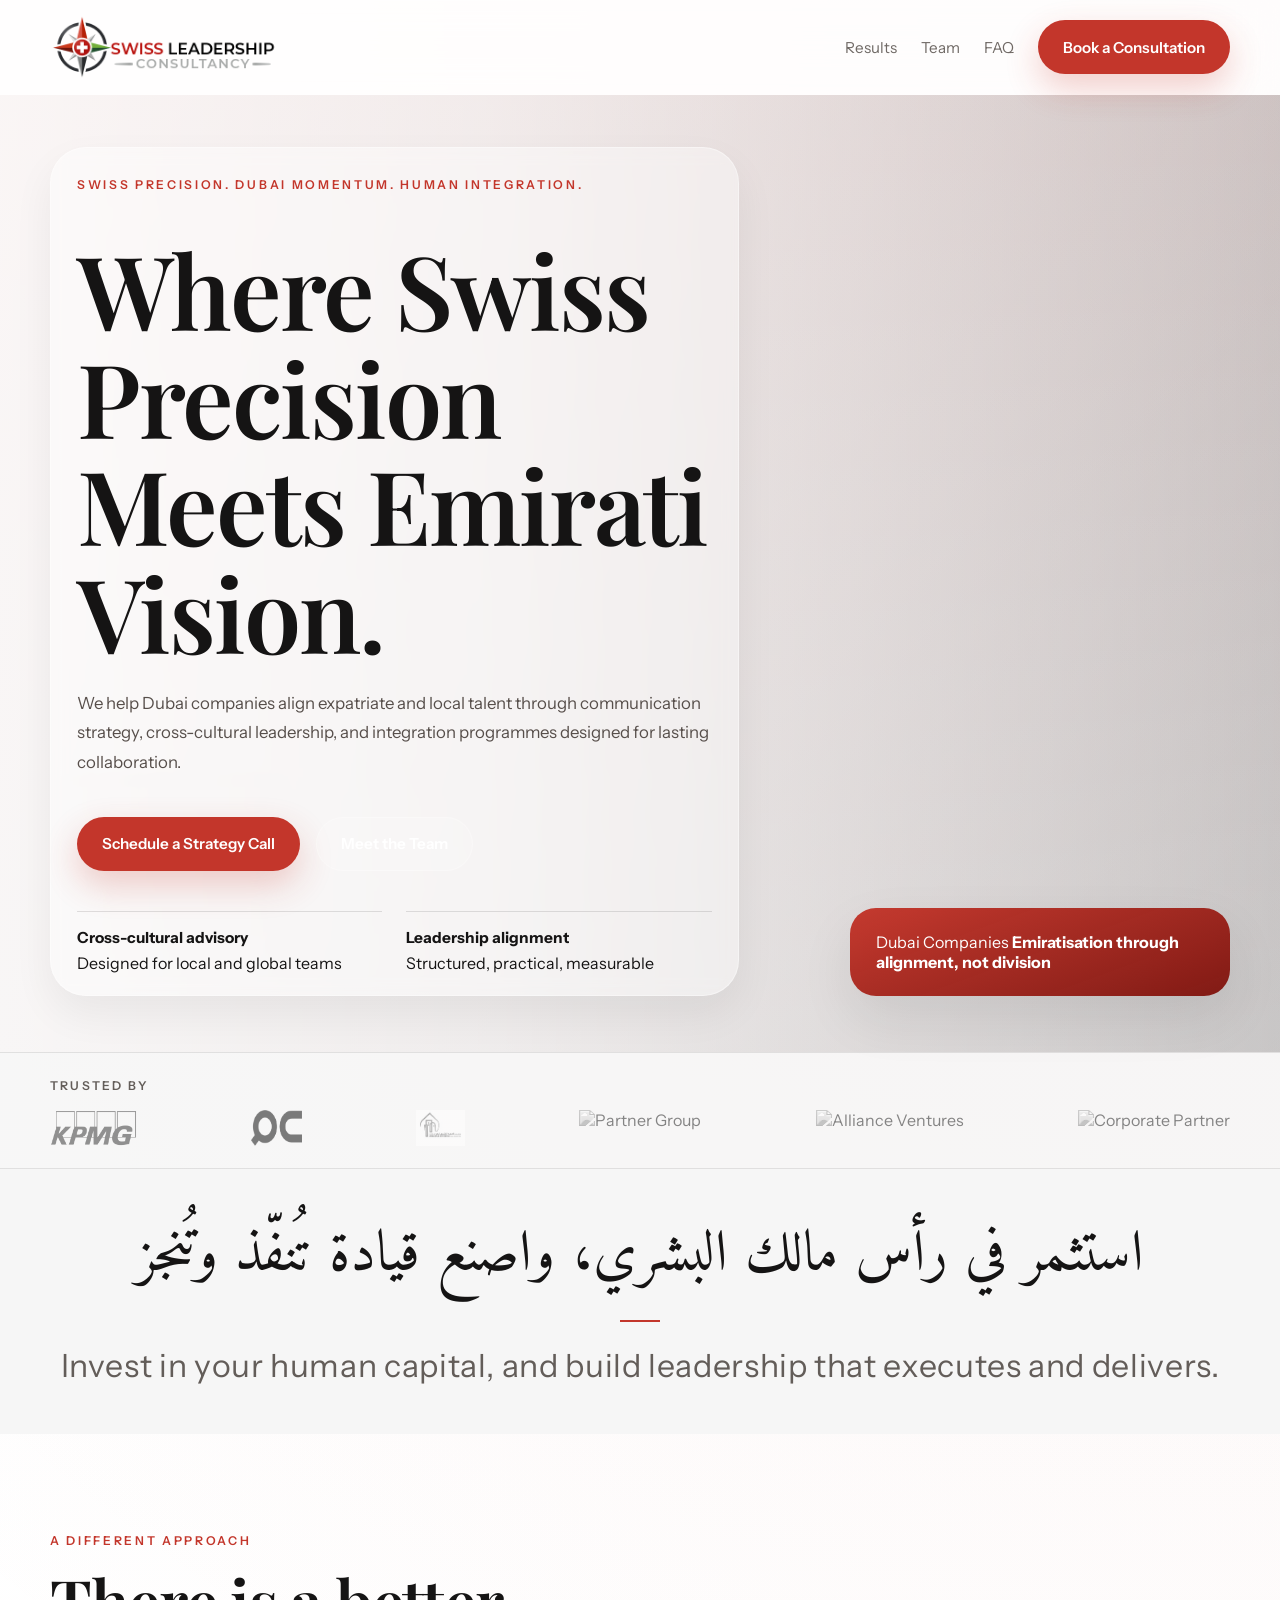
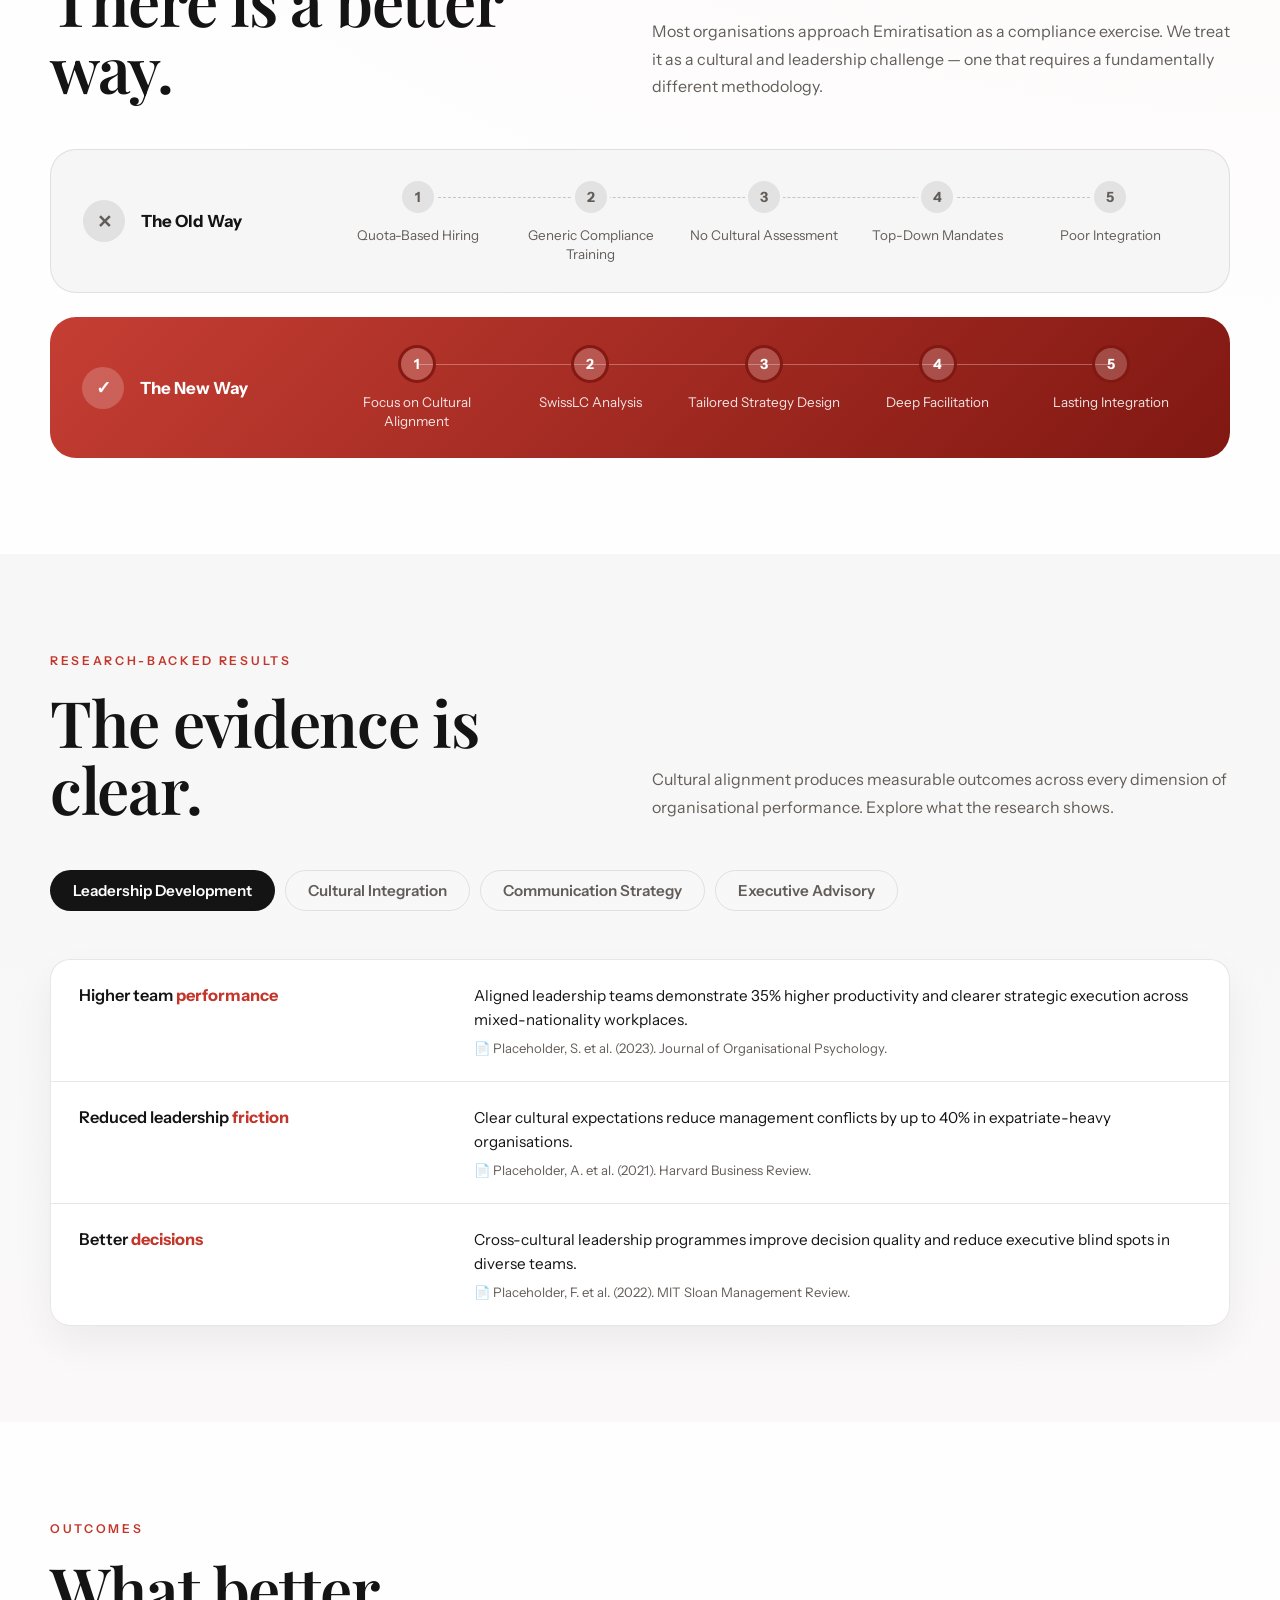
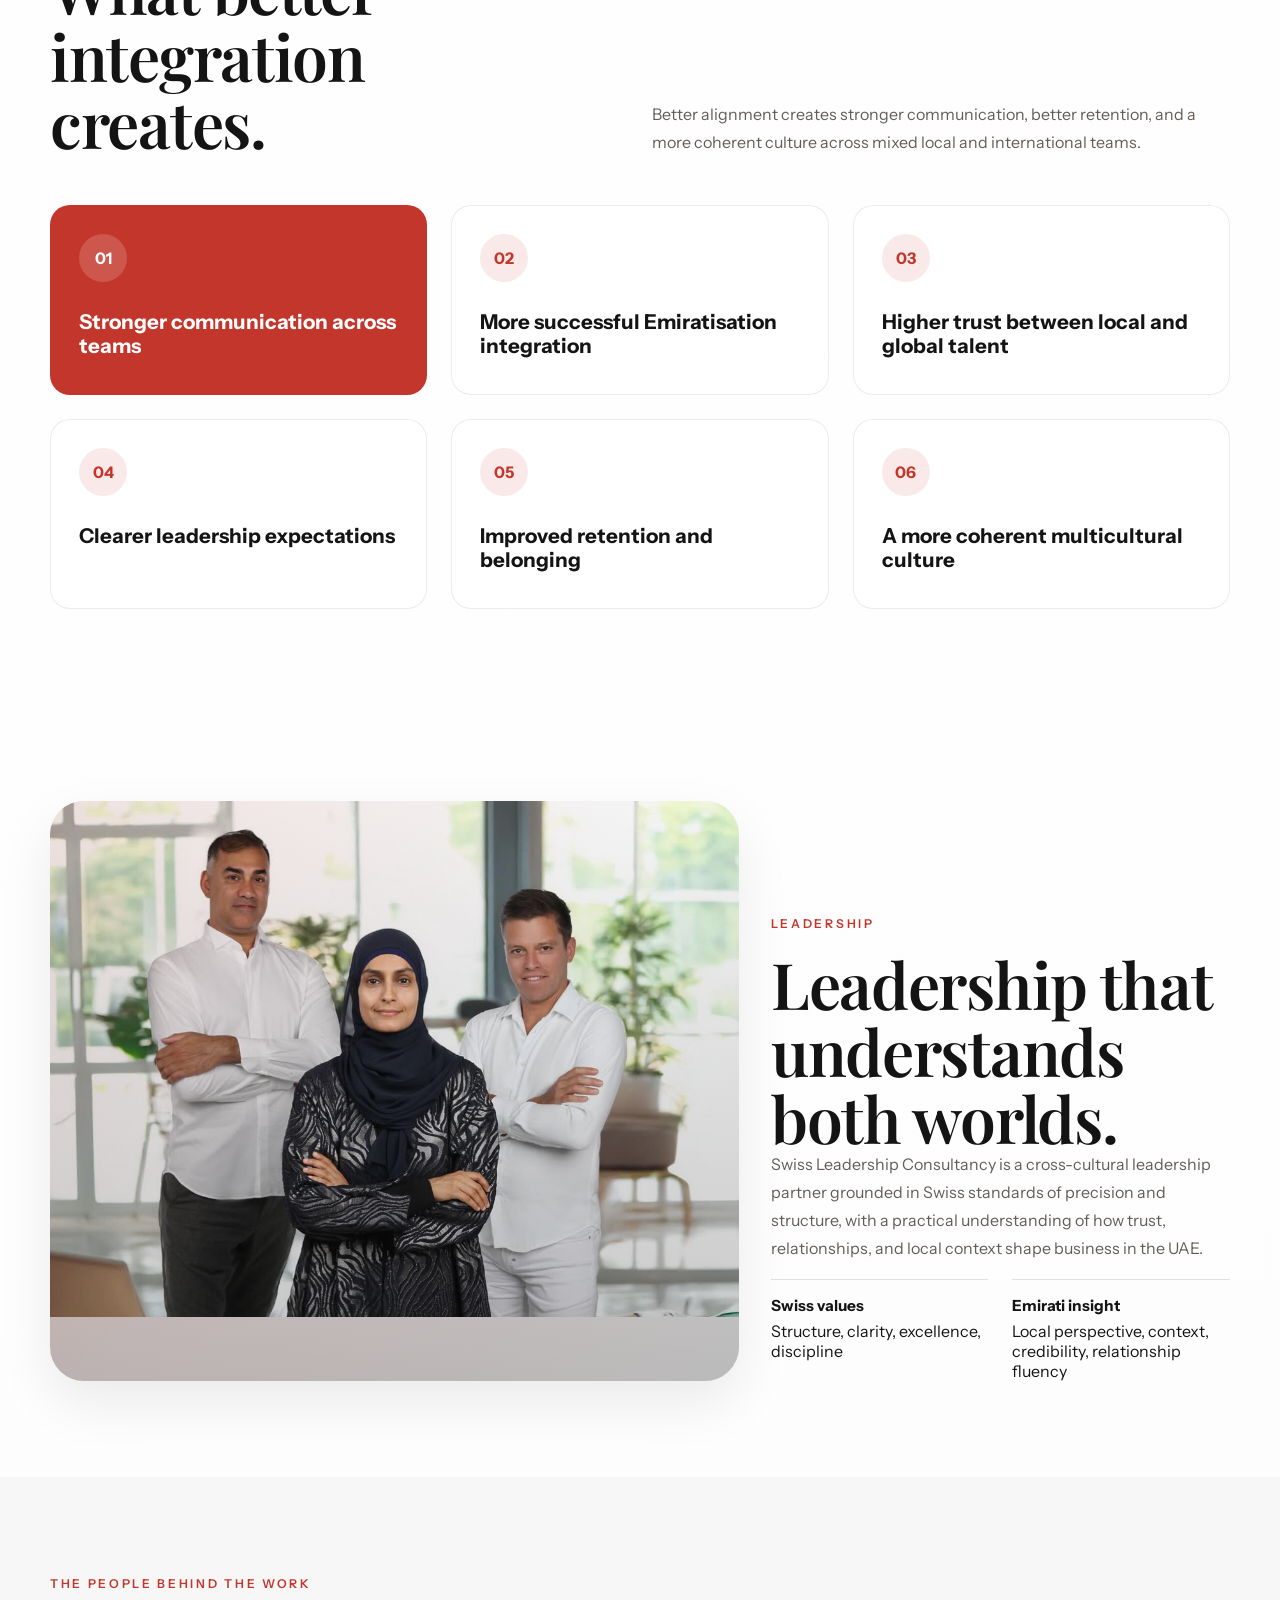
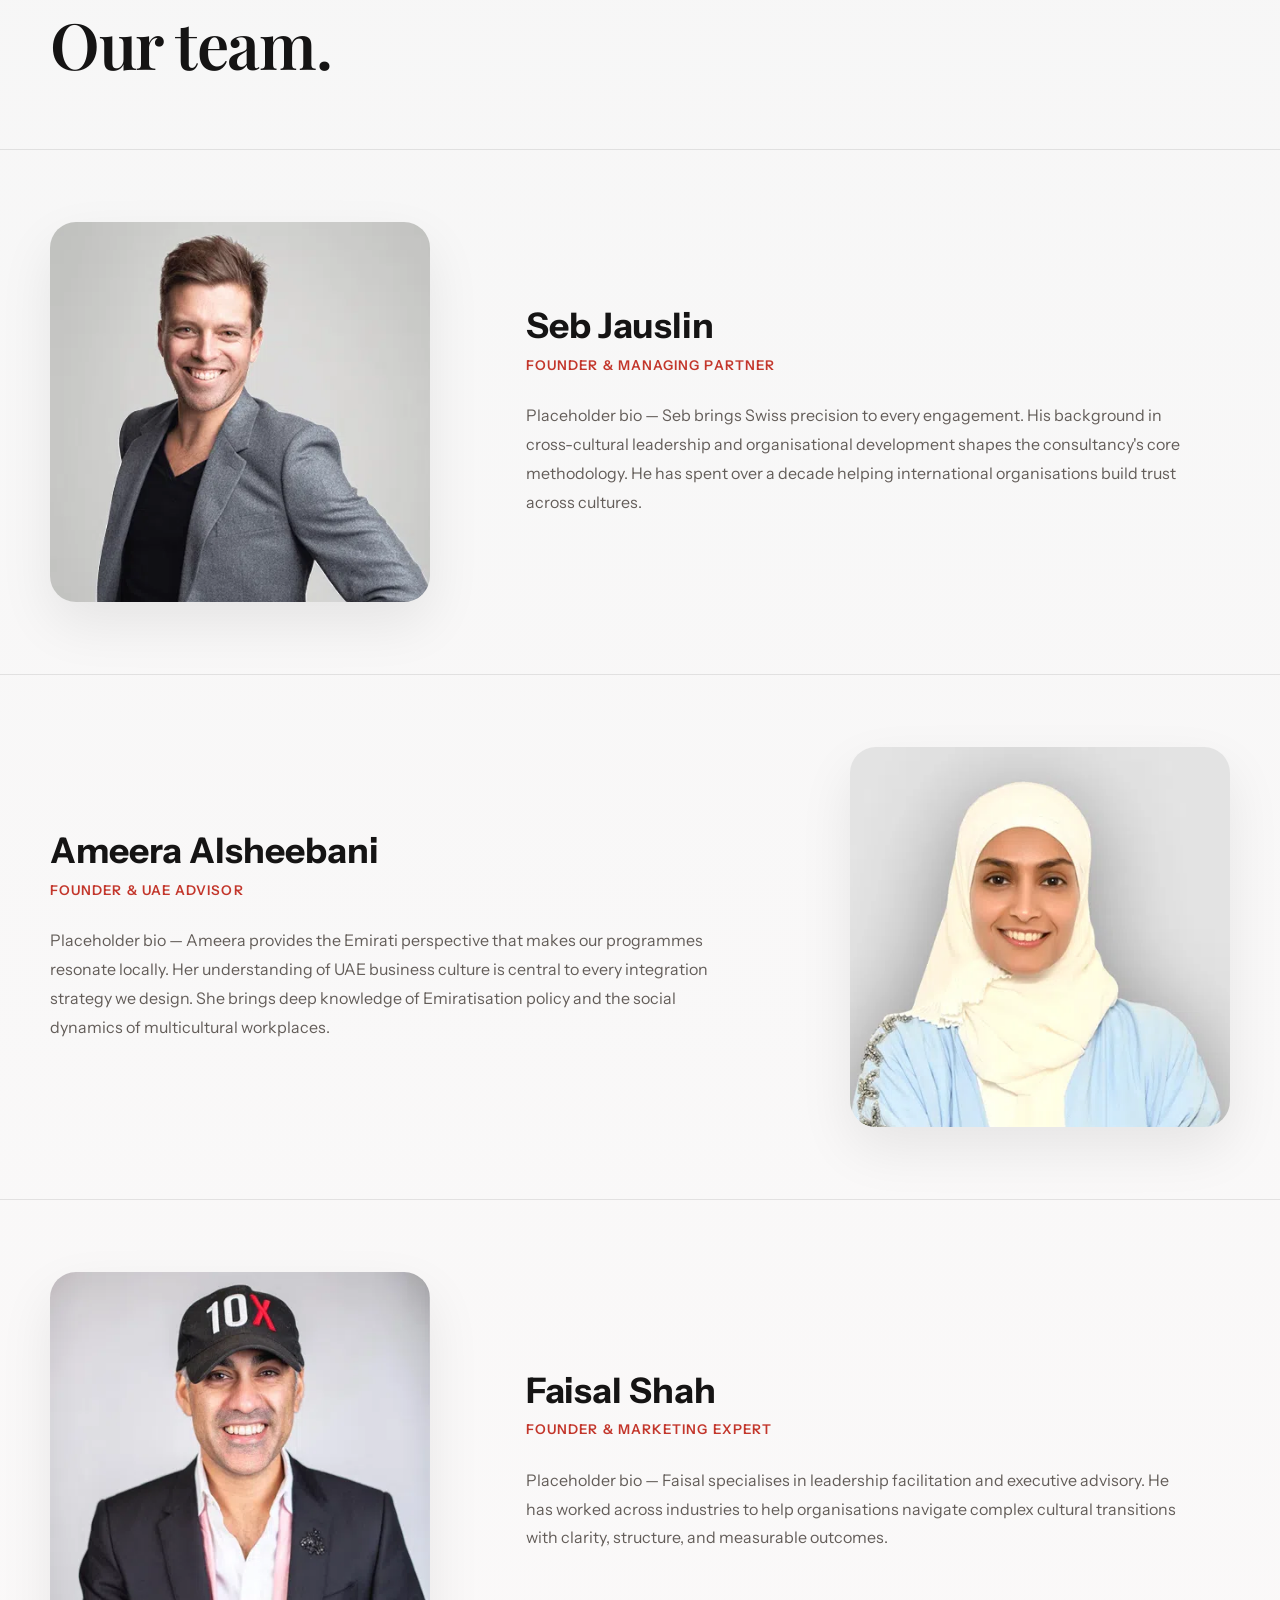
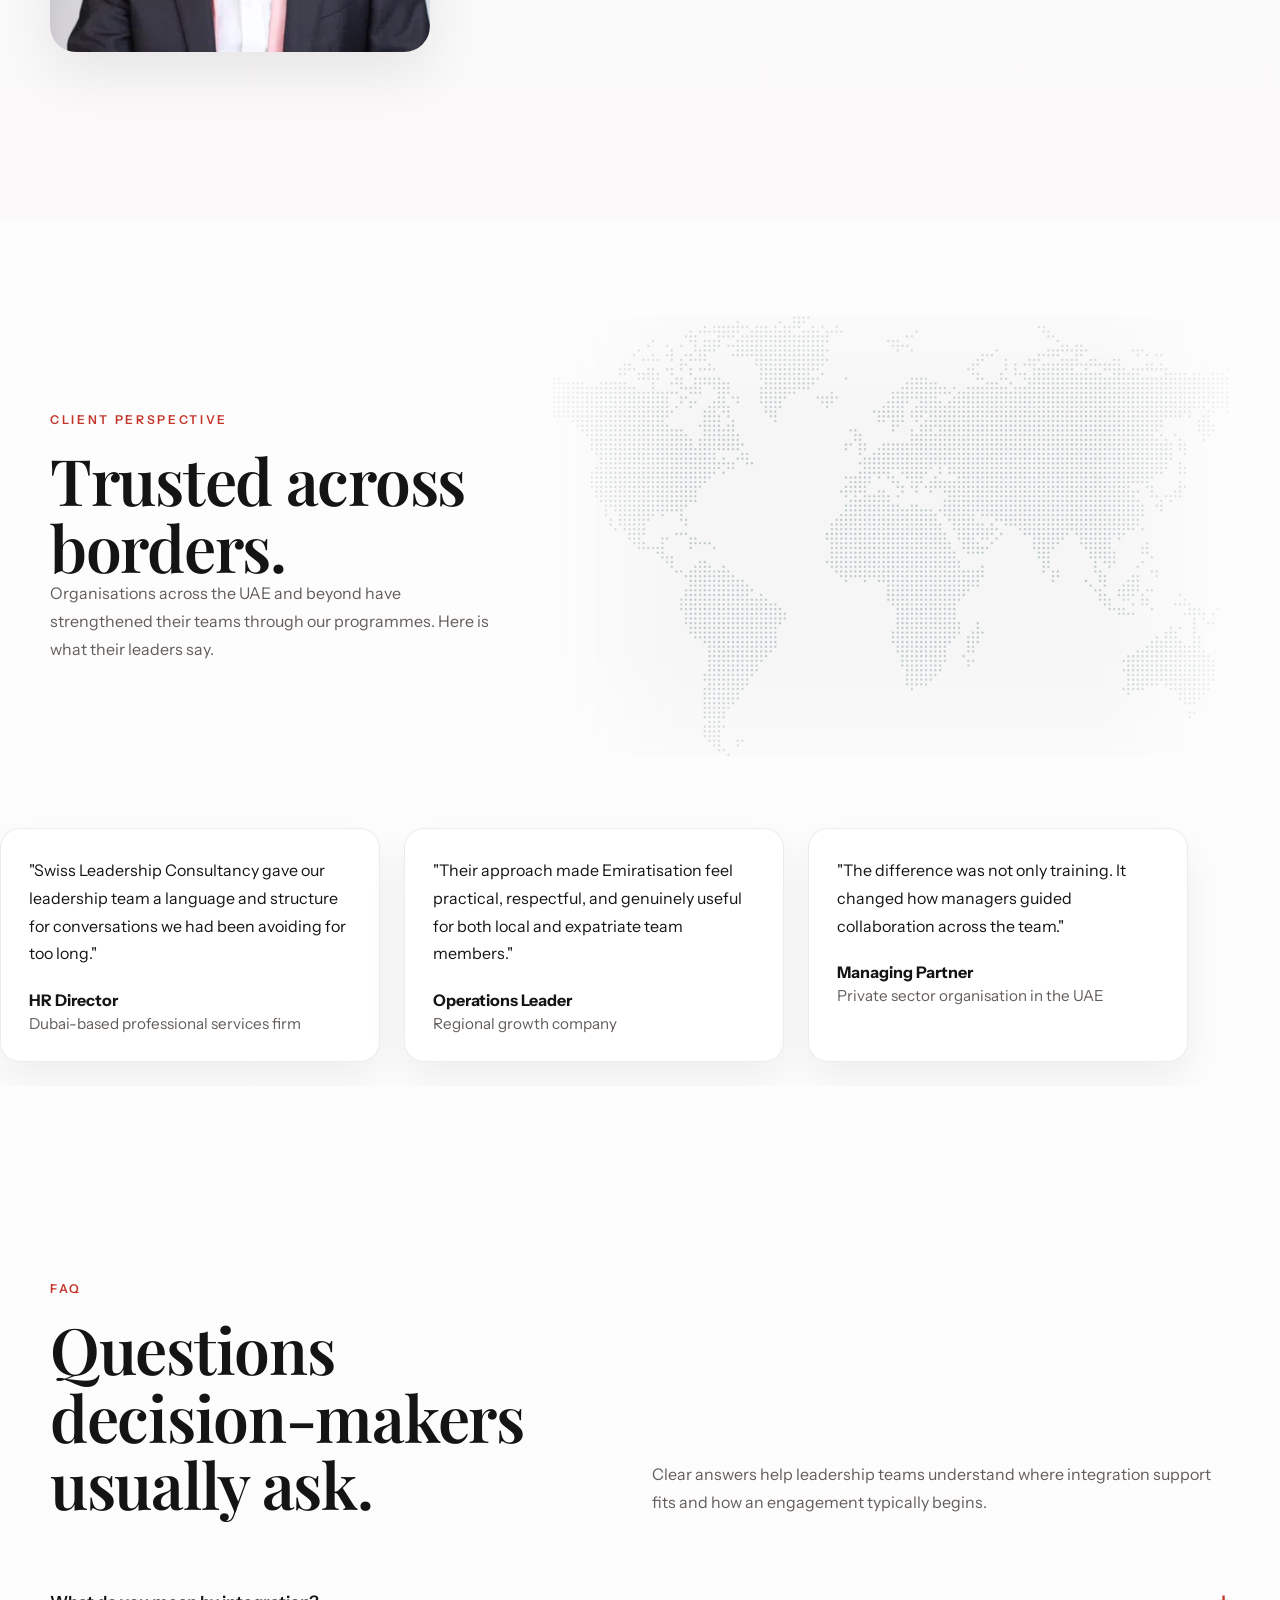
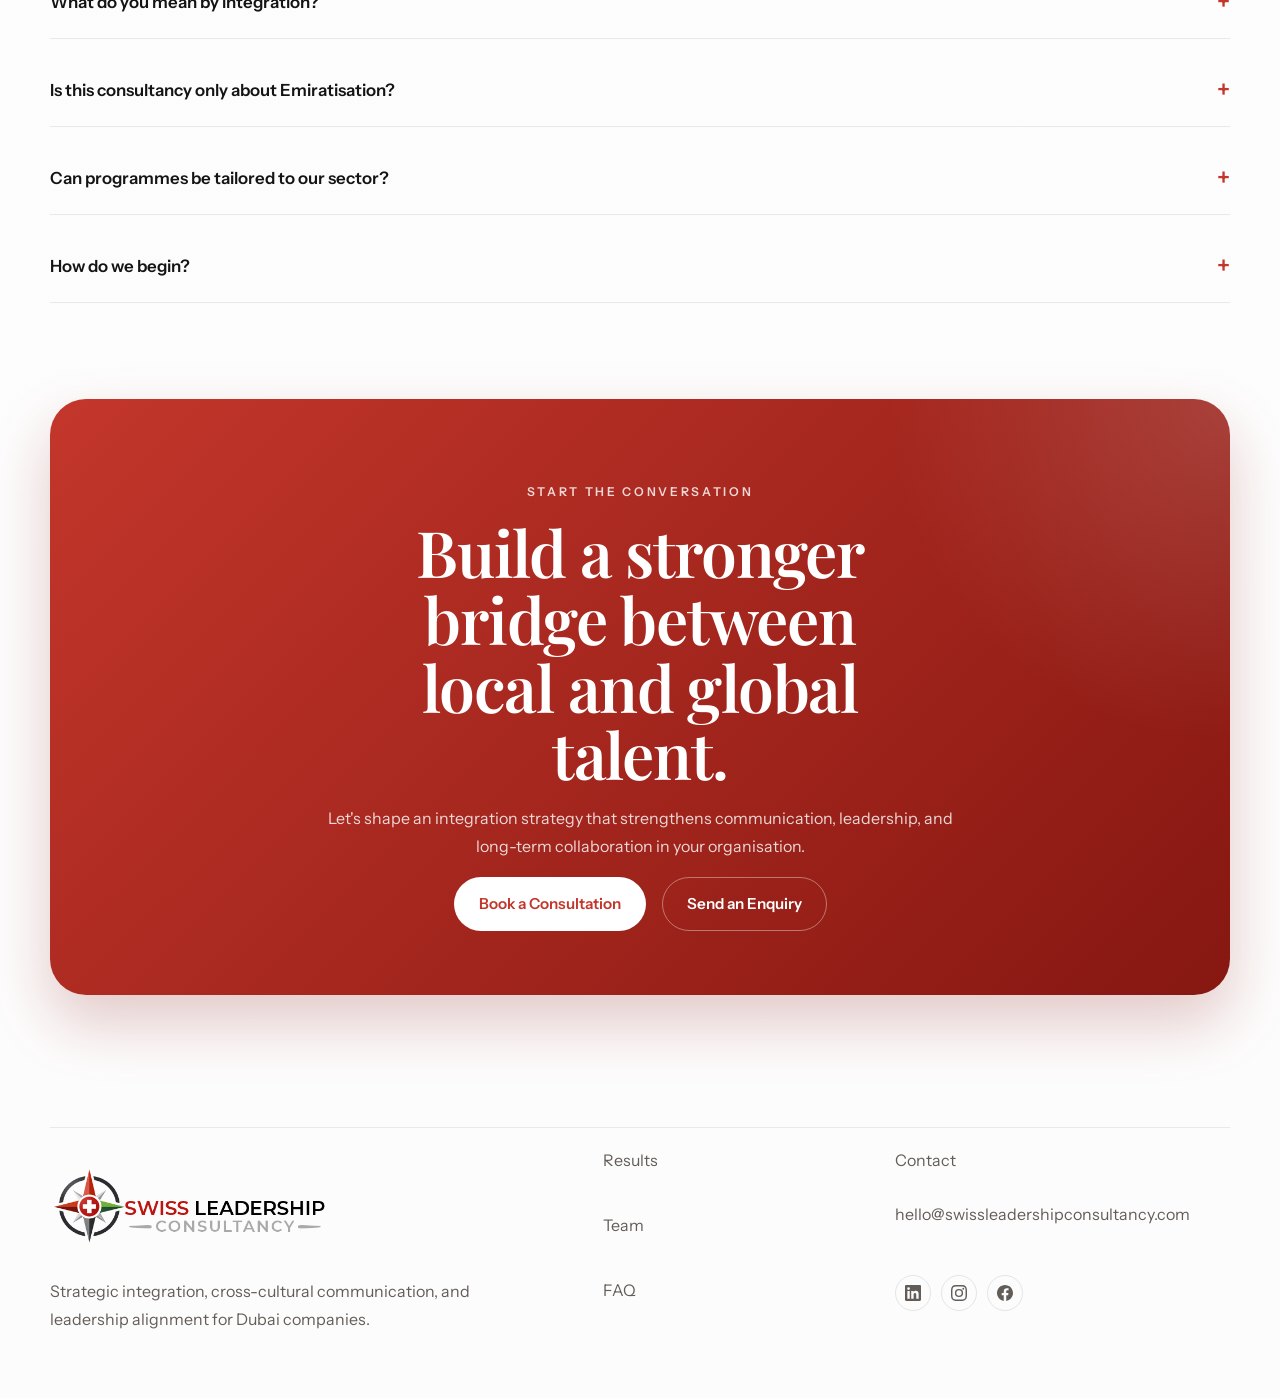
==== commit 1b92c017: "Add logo images, enlarge testimonial map, user text edits - Add kpmg.png, oncloud.png, alsheebani.jp" ====
--- a/index_2.html
+++ b/index_2.html
@@ -129,7 +129,7 @@
           <div class="brands-strip__logos">
             <img class="brand-logo-item" src="assets/logos/kpmg.png" alt="KPMG" height="36" />
             <img class="brand-logo-item" src="assets/logos/oncloud.png" alt="onCloud" height="36" />
-            <img class="brand-logo-item" src="assets/logos/alsheebani.png" alt="Al Sheebani Real Estate" height="36" />
+            <img class="brand-logo-item" src="assets/logos/alsheebani.jpeg" alt="Al Sheebani Real Estate" height="36" />
             <img class="brand-logo-item" src="assets/logos/placeholder-1.png" alt="Partner Group" height="36" />
             <img class="brand-logo-item" src="assets/logos/placeholder-2.png" alt="Alliance Ventures" height="36" />
             <img class="brand-logo-item" src="assets/logos/placeholder-3.png" alt="Corporate Partner" height="36" />
@@ -461,7 +461,7 @@
             </div>
             <div class="about-person__body">
               <h3 class="about-person__name">Ameera Alsheebani</h3>
-              <p class="about-person__title">Partner &amp; UAE Advisor</p>
+              <p class="about-person__title">Founder &amp; UAE Advisor</p>
               <p class="about-person__bio">Placeholder bio — Ameera provides the Emirati perspective that makes our programmes resonate locally. Her understanding of UAE business culture is central to every integration strategy we design. She brings deep knowledge of Emiratisation policy and the social dynamics of multicultural workplaces.</p>
             </div>
           </div>
@@ -474,7 +474,7 @@
             </div>
             <div class="about-person__body">
               <h3 class="about-person__name">Faisal Shah</h3>
-              <p class="about-person__title">Senior Consultant</p>
+              <p class="about-person__title">Founder &amp; Marketing Expert</p>
               <p class="about-person__bio">Placeholder bio — Faisal specialises in leadership facilitation and executive advisory. He has worked across industries to help organisations navigate complex cultural transitions with clarity, structure, and measurable outcomes.</p>
             </div>
           </div>
--- a/styles.css
+++ b/styles.css
@@ -1292,7 +1292,7 @@
 }
 
 .testimonial-world-map {
-  height: 280px;
+  height: 440px;
   border-radius: var(--radius-lg);
   overflow: hidden;
   position: relative;
@@ -1304,7 +1304,7 @@
   height: 100%;
   object-fit: cover;
   object-position: center;
-  opacity: 0.55;
+  opacity: 0.6;
 }
 
 .testimonial-world-map::after {
@@ -1356,7 +1356,7 @@
   }
 
   .testimonial-world-map {
-    height: 200px;
+    height: 300px;
   }
 
   .about-person__grid,
